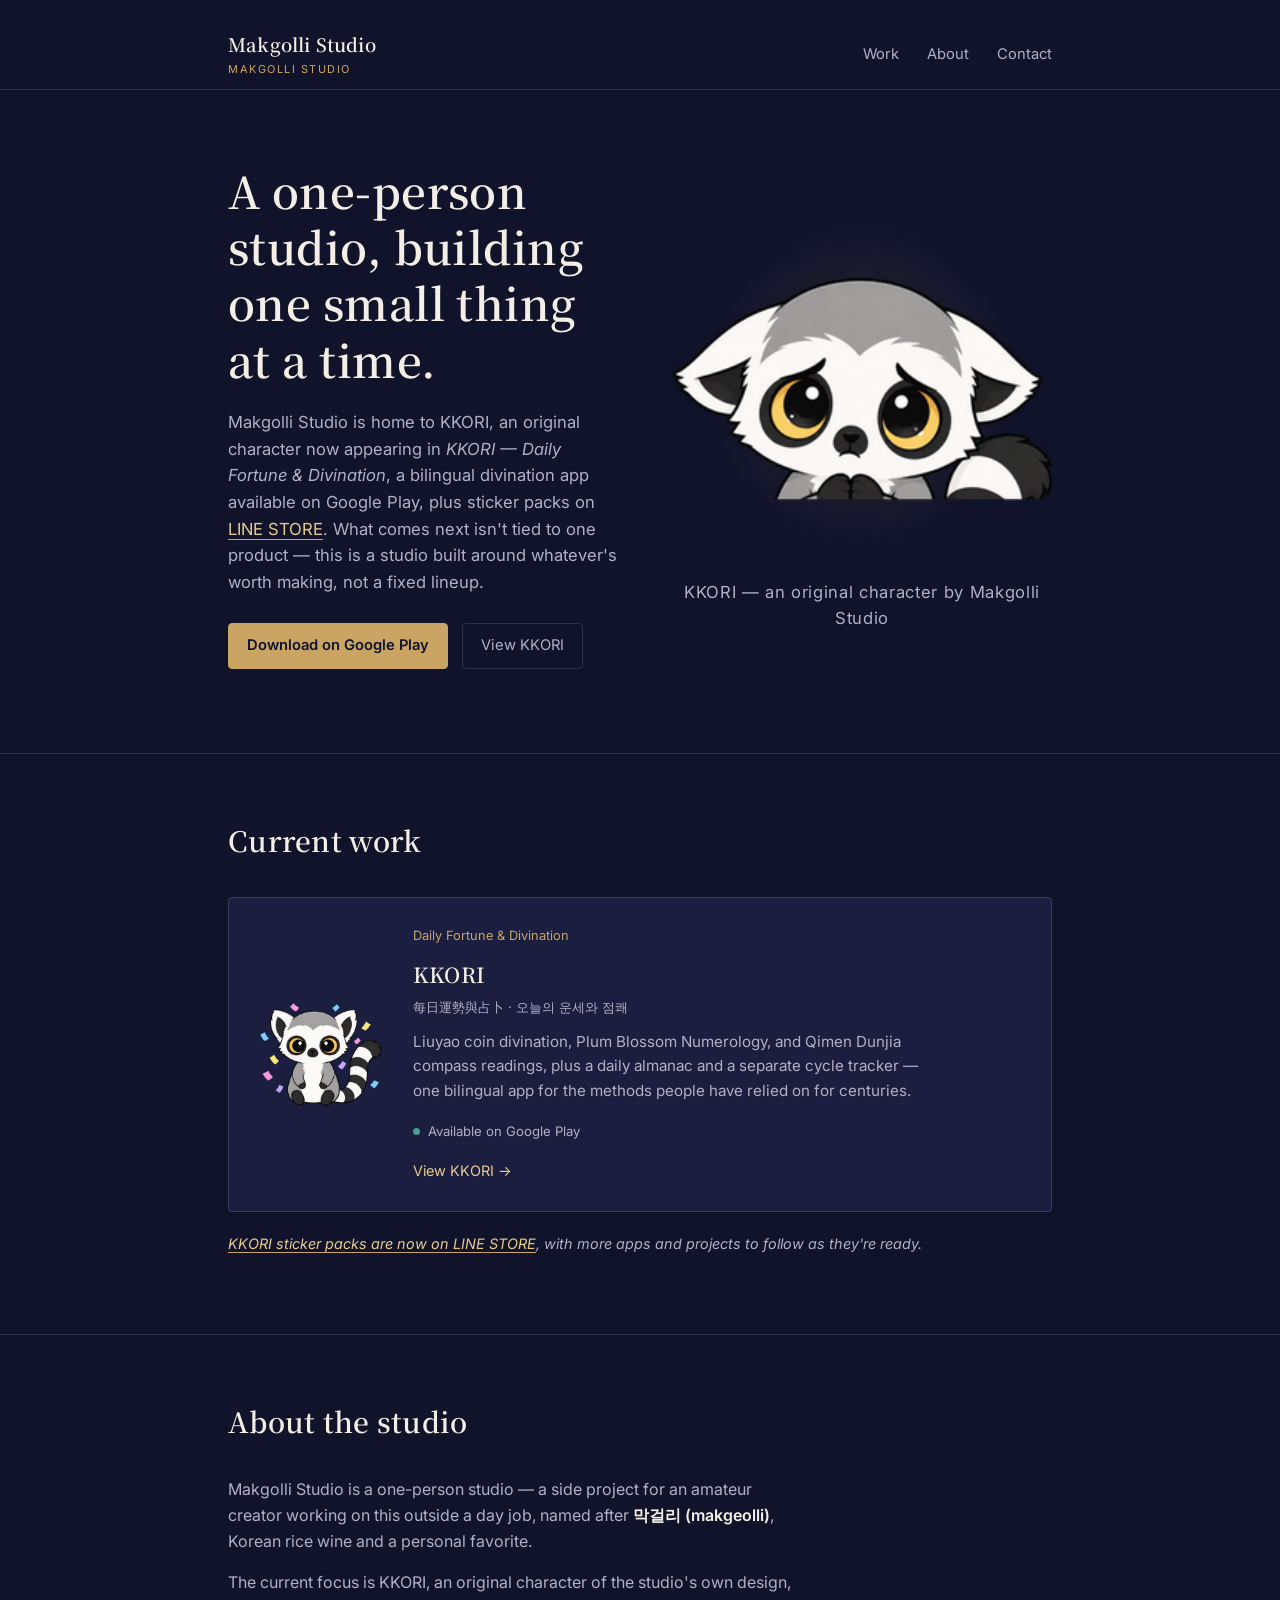
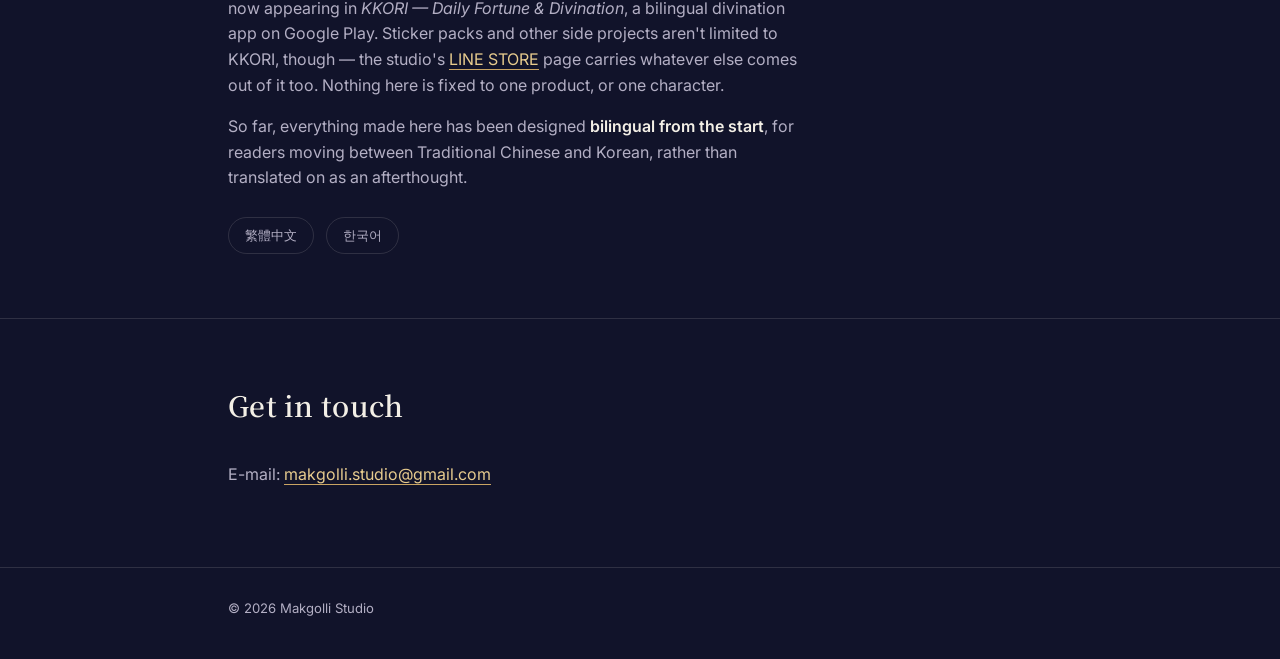
==== index.html @ 30b4a233 "Update KKORI site for Google Play launch" ====
<!DOCTYPE html>
<html lang="en">
<head>
<meta name="google-site-verification" content="RXZldh5EI_qZjzKBdq91UYGep670wEVtq92VO8Ivunc" />
<meta charset="UTF-8">
<meta name="viewport" content="width=device-width, initial-scale=1.0">
<title>Makgolli Studio</title>
<meta name="description" content="Makgolli Studio is an independent studio behind KKORI, a bilingual daily fortune and divination app now available on Google Play, plus original KKORI character projects.">
<link rel="preconnect" href="https://fonts.googleapis.com">
<link rel="preconnect" href="https://fonts.gstatic.com" crossorigin>
<link href="https://fonts.googleapis.com/css2?family=Noto+Serif+TC:wght@400;600;700&family=Inter:wght@400;500;600&display=swap" rel="stylesheet">
<link rel="icon" type="image/png" href="assets/favicon.png">
<style>
  :root{
    --ink: #11132a;
    --ink-soft: #1b1e3f;
    --ink-line: rgba(243,239,230,0.13);
    --paper: #f3efe6;
    --paper-dim: #b3afc4;
    --brass: #c9a463;
    --brass-bright: #e7cb8e;
    --teal: #4f9b90;
    --plum: #6b3f60;
    --max: 880px;
  }

  *{ box-sizing: border-box; }
  html{ scroll-behavior: smooth; }

  body{
    margin: 0;
    background: var(--ink);
    color: var(--paper);
    font-family: 'Inter', -apple-system, sans-serif;
    font-size: 16px;
    line-height: 1.6;
    -webkit-font-smoothing: antialiased;
  }

  h1, h2, h3, .brand{
    font-family: 'Noto Serif TC', serif;
    font-weight: 600;
    letter-spacing: 0.01em;
  }

  a{ color: inherit; }

  .wrap{
    max-width: var(--max);
    margin: 0 auto;
    padding: 0 28px;
  }

  /* ---------- Header ---------- */
  header{
    padding: 30px 0 10px;
  }
  header .wrap{
    display: flex;
    align-items: center;
    justify-content: space-between;
    gap: 16px;
  }
  .brand{
    font-size: 1.15rem;
    text-decoration: none;
    color: var(--paper);
  }
  .brand small{
    display: block;
    font-family: 'Inter', sans-serif;
    font-weight: 400;
    font-size: 0.68rem;
    letter-spacing: 0.14em;
    color: var(--brass);
    margin-top: 2px;
  }
  nav ul{
    list-style: none;
    display: flex;
    gap: 28px;
    margin: 0;
    padding: 0;
    font-size: 0.92rem;
  }
  nav a{
    text-decoration: none;
    color: var(--paper-dim);
    border-bottom: 1px solid transparent;
    padding-bottom: 3px;
    transition: color 0.2s ease, border-color 0.2s ease;
  }
  nav a:hover, nav a:focus-visible{
    color: var(--brass-bright);
    border-color: var(--brass);
  }

  .inline-link{
    color: var(--brass-bright);
    text-decoration: none;
    border-bottom: 1px solid var(--brass);
    transition: color 0.2s ease, border-color 0.2s ease;
  }
  .inline-link:hover, .inline-link:focus-visible{
    color: var(--paper);
    border-color: var(--paper);
  }

  .cta-row{
    display: flex;
    align-items: center;
    gap: 14px;
    flex-wrap: wrap;
    margin-top: 28px;
  }
  .primary-cta, .secondary-cta{
    display: inline-flex;
    align-items: center;
    justify-content: center;
    min-height: 44px;
    border-radius: 4px;
    padding: 10px 18px;
    font-size: 0.92rem;
    text-decoration: none;
    transition: border-color 0.2s ease, color 0.2s ease, background 0.2s ease;
  }
  .primary-cta{
    background: var(--brass);
    color: var(--ink);
    border: 1px solid var(--brass);
    font-weight: 600;
  }
  .primary-cta:hover, .primary-cta:focus-visible{
    background: var(--brass-bright);
    border-color: var(--brass-bright);
  }
  .secondary-cta{
    border: 1px solid var(--ink-line);
    color: var(--paper-dim);
  }
  .secondary-cta:hover, .secondary-cta:focus-visible{
    border-color: var(--brass);
    color: var(--brass-bright);
  }

  /* ---------- Hero ---------- */
  .hero{
    padding: 72px 0 84px;
  }
  .hero .wrap{
    display: grid;
    grid-template-columns: 1.15fr 0.85fr;
    align-items: center;
    gap: 48px;
  }
  .hero h1{
    font-size: clamp(2rem, 4.4vw, 2.75rem);
    line-height: 1.28;
    margin: 0 0 22px;
  }
  .hero p{
    color: var(--paper-dim);
    font-size: 1.04rem;
    max-width: 46ch;
    margin: 0;
  }
  .mascot-frame{
    justify-self: center;
    width: min(380px, 78vw);
    position: relative;
    display: flex;
    flex-direction: column;
    align-items: center;
  }
  .mascot-frame::before{
    content: "";
    position: absolute;
    inset: -10% -6% 4%;
    background: radial-gradient(closest-side, rgba(201,164,99,0.16), transparent 72%);
    border-radius: 50%;
    z-index: 0;
  }
  .mascot-frame img{
    position: relative;
    width: 100%;
    height: auto;
    display: block;
    animation: mascot-breathe 4.5s ease-in-out infinite;
  }
  .mascot-caption{
    position: relative;
    margin: 10px 0 0;
    font-size: 0.76rem;
    letter-spacing: 0.04em;
    color: var(--paper-dim);
    text-align: center;
  }
  @keyframes mascot-breathe{
    0%, 100% { transform: translateY(0); }
    50% { transform: translateY(-5px); }
  }

  /* ---------- Section shared ---------- */
  section{ padding: 64px 0; border-top: 1px solid var(--ink-line); }
  .eyebrow-free-heading{
    font-size: clamp(1.4rem, 2.6vw, 1.75rem);
    margin: 0 0 34px;
  }

  /* ---------- Work ---------- */
  .work-card{
    display: grid;
    grid-template-columns: 128px 1fr;
    gap: 28px;
    align-items: center;
    background: var(--ink-soft);
    border: 1px solid var(--ink-line);
    border-radius: 4px;
    padding: 28px;
    text-decoration: none;
    color: inherit;
    transition: border-color 0.2s ease, transform 0.2s ease;
  }
  .work-card:hover, .work-card:focus-visible{
    border-color: var(--brass);
    transform: translateY(-2px);
  }
  .work-glyph{
    width: 100%;
    height: auto;
    display: block;
  }
  .work-title{
    font-size: 1.3rem;
    margin: 0 0 6px;
  }
  .work-tag{
    font-size: 0.8rem;
    color: var(--brass);
    margin: 0 0 12px;
  }
  .work-native{
    font-size: 0.8rem;
    color: var(--paper-dim);
    margin: 0 0 12px;
  }
  .work-desc{
    color: var(--paper-dim);
    margin: 0 0 14px;
    font-size: 0.95rem;
    max-width: 52ch;
  }
  .work-status{
    display: inline-flex;
    align-items: center;
    gap: 8px;
    font-size: 0.82rem;
    color: var(--paper-dim);
  }
  .work-status .dot{
    width: 7px; height: 7px;
    border-radius: 50%;
    background: var(--teal);
  }
  .work-link{
    display: inline-block;
    margin-top: 16px;
    font-size: 0.9rem;
    color: var(--brass-bright);
  }

  .more-work{
    margin-top: 20px;
    color: var(--paper-dim);
    font-size: 0.9rem;
    font-style: italic;
  }

  /* ---------- About ---------- */
  .about p{
    color: var(--paper-dim);
    max-width: 58ch;
    font-size: 1rem;
  }
  .about p + p{ margin-top: 16px; }
  .about strong{ color: var(--paper); font-weight: 600; }

  .languages{
    display: flex;
    gap: 12px;
    margin-top: 26px;
    flex-wrap: wrap;
  }
  .lang-pill{
    border: 1px solid var(--ink-line);
    border-radius: 999px;
    padding: 7px 16px;
    font-size: 0.82rem;
    color: var(--paper-dim);
  }

  /* ---------- Contact ---------- */
  .contact p{
    color: var(--paper-dim);
    max-width: 50ch;
  }

  /* ---------- Footer ---------- */
  footer{
    border-top: 1px solid var(--ink-line);
    padding: 30px 0 40px;
  }
  footer .wrap{
    display: flex;
    justify-content: space-between;
    align-items: center;
    flex-wrap: wrap;
    gap: 12px;
    font-size: 0.82rem;
    color: var(--paper-dim);
  }
  footer a{
    color: var(--paper-dim);
    text-decoration: none;
    border-bottom: 1px solid var(--ink-line);
  }
  footer a:hover{ color: var(--brass-bright); border-color: var(--brass); }

  @media (max-width: 700px){
    .hero .wrap{ grid-template-columns: 1fr; }
    .mascot-frame{ order: -1; width: 190px; }
    .work-card{ grid-template-columns: 1fr; text-align: left; }
    .work-glyph{ width: 72px; }
  }

  @media (prefers-reduced-motion: reduce){
    *{ transition: none !important; scroll-behavior: auto !important; }
    .mascot-frame img{ animation: none !important; }
  }
</style>
</head>
<body>

<header>
  <div class="wrap">
    <a class="brand" href="#top">Makgolli Studio<small>MAKGOLLI STUDIO</small></a>
    <nav>
      <ul>
        <li><a href="#work">Work</a></li>
        <li><a href="#about">About</a></li>
        <li><a href="#contact">Contact</a></li>
      </ul>
    </nav>
  </div>
</header>

<main id="top">

  <section class="hero">
    <div class="wrap">
      <div>
        <h1>A one-person studio, building one small thing at a time.</h1>
        <p>Makgolli Studio is home to KKORI, an original character now appearing in <em>KKORI &mdash; Daily Fortune &amp; Divination</em>, a bilingual divination app available on Google Play, plus sticker packs on <a href="https://store.line.me/stickershop/author/6618095" class="inline-link">LINE STORE</a>. What comes next isn't tied to one product &mdash; this is a studio built around whatever's worth making, not a fixed lineup.</p>
        <div class="cta-row">
          <a class="primary-cta" href="https://play.google.com/store/apps/details?id=app.kkori.companion">Download on Google Play</a>
          <a class="secondary-cta" href="kkori.html">View KKORI</a>
        </div>
      </div>
      <div class="mascot-frame">
        <img src="assets/favicon.png" alt="KKORI, the studio's ring-tailed lemur mascot" width="256" height="256" loading="eager">
        <p class="mascot-caption">KKORI &mdash; an original character by Makgolli Studio</p>
      </div>
    </div>
  </section>

  <section id="work">
    <div class="wrap">
      <h2 class="eyebrow-free-heading">Current work</h2>

      <a class="work-card" href="kkori.html">
        <img class="work-glyph" src="assets/kkori-mascot.png" alt="KKORI, the studio's ring-tailed lemur mascot" loading="lazy">
        <div>
          <p class="work-tag">Daily Fortune &amp; Divination</p>
          <h3 class="work-title">KKORI</h3>
          <p class="work-native">每日運勢與占卜 &middot; 오늘의 운세와 점쾌</p>
          <p class="work-desc">Liuyao coin divination, Plum Blossom Numerology, and Qimen Dunjia compass readings, plus a daily almanac and a separate cycle tracker &mdash; one bilingual app for the methods people have relied on for centuries.</p>
          <span class="work-status"><span class="dot"></span> Available on Google Play</span>
          <br>
          <span class="work-link">View KKORI &rarr;</span>
        </div>
      </a>

      <p class="more-work"><a href="https://store.line.me/stickershop/author/6618095" class="inline-link">KKORI sticker packs are now on LINE STORE</a>, with more apps and projects to follow as they're ready.</p>
    </div>
  </section>

  <section id="about" class="about">
    <div class="wrap">
      <h2 class="eyebrow-free-heading">About the studio</h2>
      <p>Makgolli Studio is a one-person studio &mdash; a side project for an amateur creator working on this outside a day job, named after <strong>막걸리 (makgeolli)</strong>, Korean rice wine and a personal favorite.</p>
      <p>The current focus is KKORI, an original character of the studio's own design, now appearing in <em>KKORI &mdash; Daily Fortune &amp; Divination</em>, a bilingual divination app on Google Play. Sticker packs and other side projects aren't limited to KKORI, though &mdash; the studio's <a href="https://store.line.me/stickershop/author/6618095" class="inline-link">LINE STORE</a> page carries whatever else comes out of it too. Nothing here is fixed to one product, or one character.</p>
      <p>So far, everything made here has been designed <strong>bilingual from the start</strong>, for readers moving between Traditional Chinese and Korean, rather than translated on as an afterthought.</p>
      <div class="languages">
        <span class="lang-pill">繁體中文</span>
        <span class="lang-pill">한국어</span>
      </div>
    </div>
  </section>

  <section id="contact" class="contact">
    <div class="wrap">
      <h2 class="eyebrow-free-heading">Get in touch</h2>
      <p>E-mail: <a href="mailto:makgolli.studio@gmail.com" class="inline-link">makgolli.studio@gmail.com</a></p>
    </div>
  </section>

</main>

<footer>
  <div class="wrap">
    <span>&copy; 2026 Makgolli Studio</span>
  </div>
</footer>

</body>
</html>
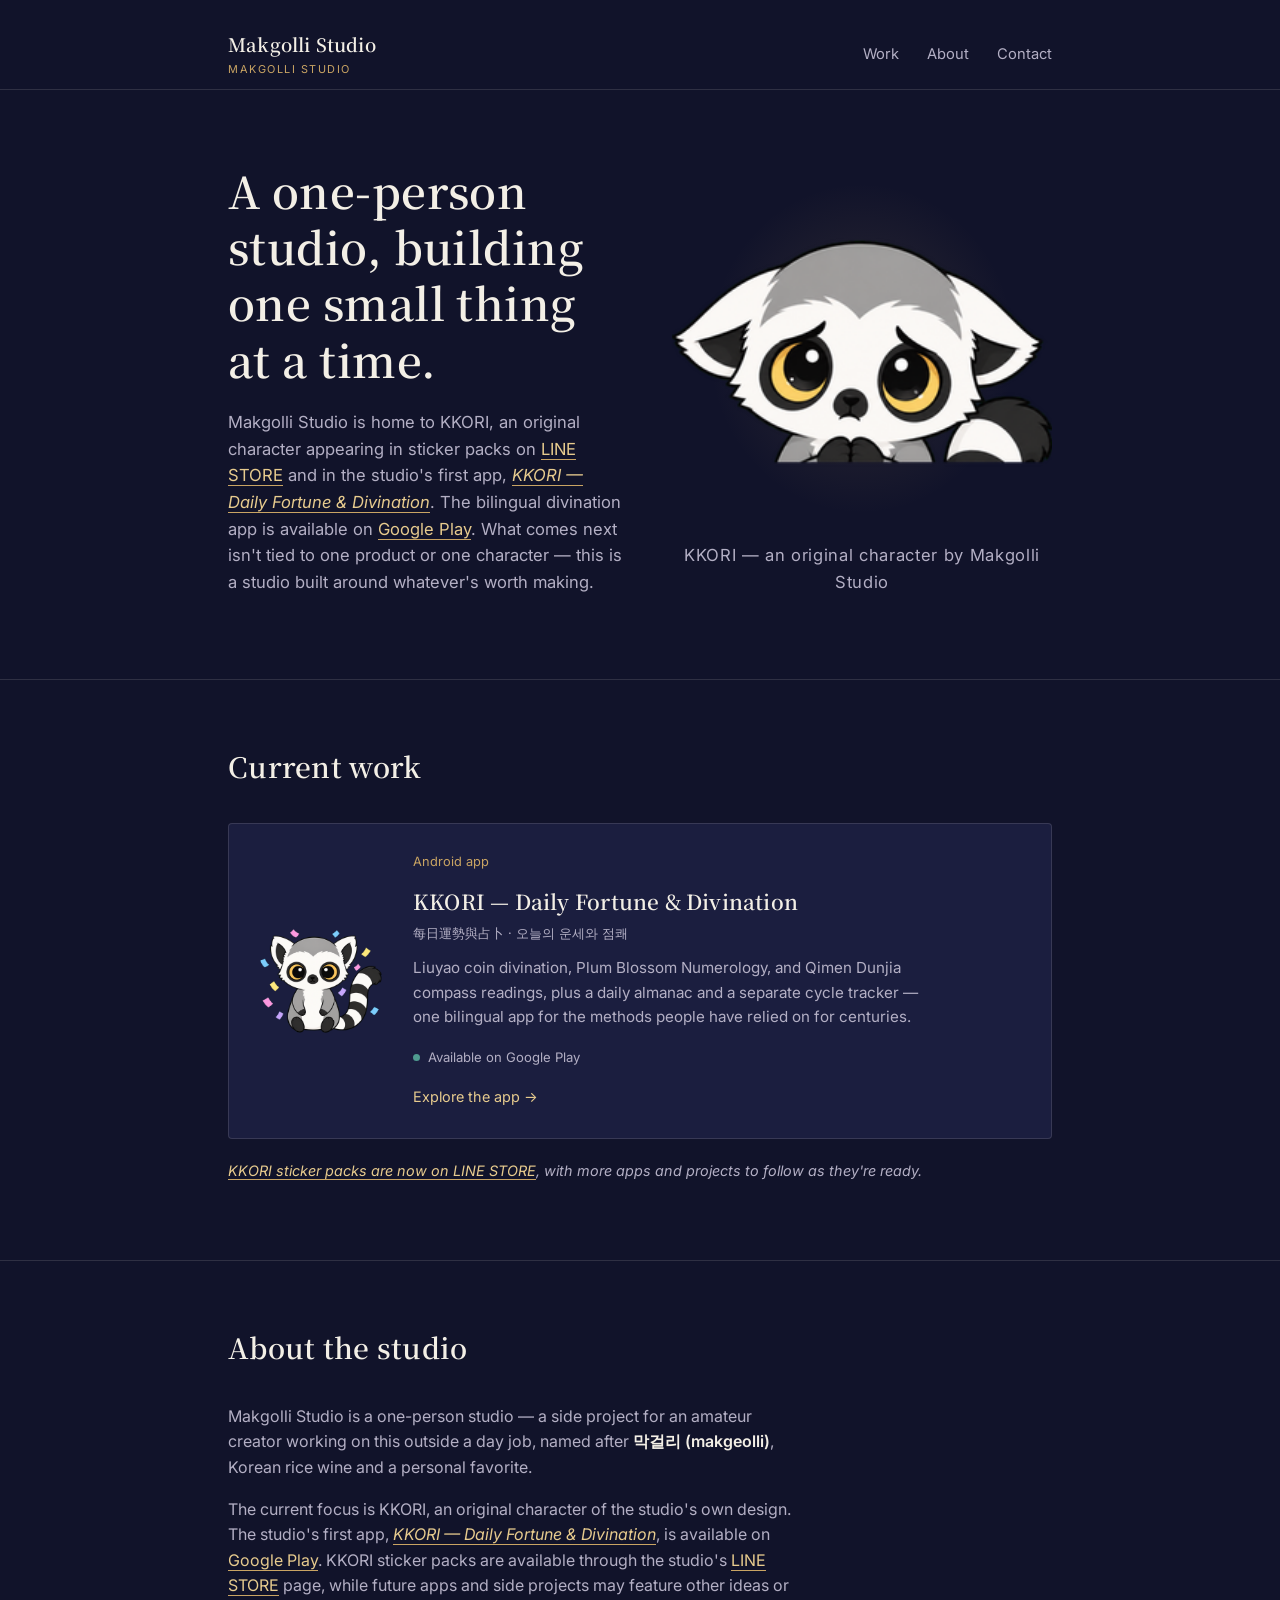
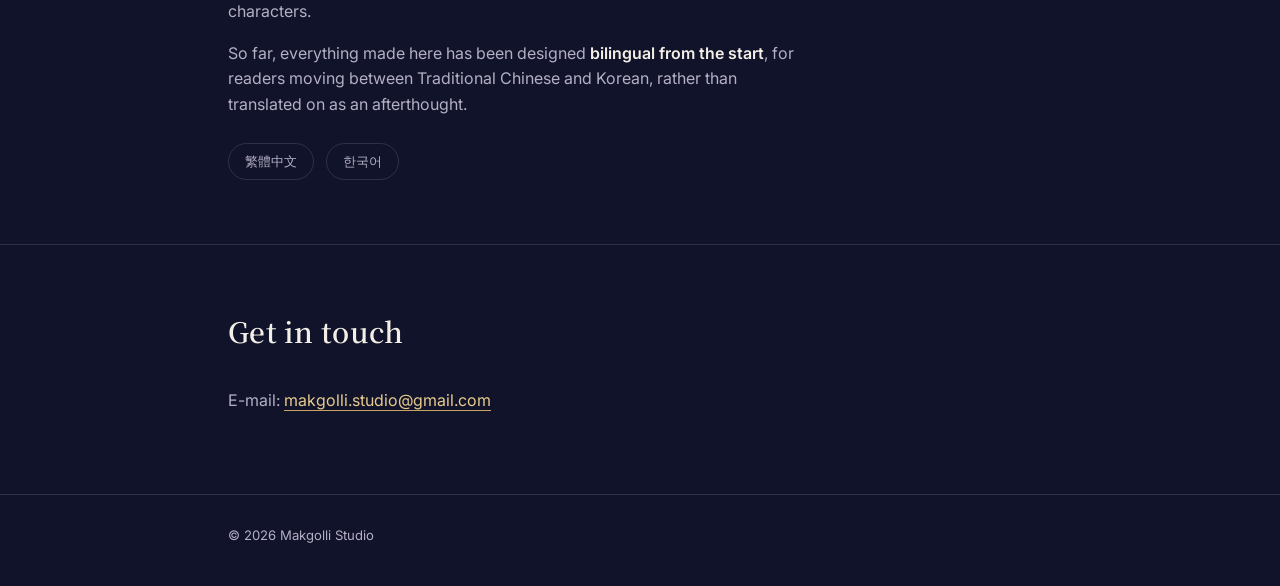
==== commit 140f687e: "Clarify KKORI app identity and current outfits" ====
--- a/index.html
+++ b/index.html
@@ -5,7 +5,7 @@
 <meta charset="UTF-8">
 <meta name="viewport" content="width=device-width, initial-scale=1.0">
 <title>Makgolli Studio</title>
-<meta name="description" content="Makgolli Studio is an independent studio behind KKORI, a bilingual daily fortune and divination app now available on Google Play, plus original KKORI character projects.">
+<meta name="description" content="Makgolli Studio creates original character projects, including KKORI sticker packs and KKORI — Daily Fortune & Divination, its first bilingual Android app.">
 <link rel="preconnect" href="https://fonts.googleapis.com">
 <link rel="preconnect" href="https://fonts.gstatic.com" crossorigin>
 <link href="https://fonts.googleapis.com/css2?family=Noto+Serif+TC:wght@400;600;700&family=Inter:wght@400;500;600&display=swap" rel="stylesheet">
@@ -106,43 +106,6 @@
     border-color: var(--paper);
   }
 
-  .cta-row{
-    display: flex;
-    align-items: center;
-    gap: 14px;
-    flex-wrap: wrap;
-    margin-top: 28px;
-  }
-  .primary-cta, .secondary-cta{
-    display: inline-flex;
-    align-items: center;
-    justify-content: center;
-    min-height: 44px;
-    border-radius: 4px;
-    padding: 10px 18px;
-    font-size: 0.92rem;
-    text-decoration: none;
-    transition: border-color 0.2s ease, color 0.2s ease, background 0.2s ease;
-  }
-  .primary-cta{
-    background: var(--brass);
-    color: var(--ink);
-    border: 1px solid var(--brass);
-    font-weight: 600;
-  }
-  .primary-cta:hover, .primary-cta:focus-visible{
-    background: var(--brass-bright);
-    border-color: var(--brass-bright);
-  }
-  .secondary-cta{
-    border: 1px solid var(--ink-line);
-    color: var(--paper-dim);
-  }
-  .secondary-cta:hover, .secondary-cta:focus-visible{
-    border-color: var(--brass);
-    color: var(--brass-bright);
-  }
-
   /* ---------- Hero ---------- */
   .hero{
     padding: 72px 0 84px;
@@ -360,11 +323,7 @@
     <div class="wrap">
       <div>
         <h1>A one-person studio, building one small thing at a time.</h1>
-        <p>Makgolli Studio is home to KKORI, an original character now appearing in <em>KKORI &mdash; Daily Fortune &amp; Divination</em>, a bilingual divination app available on Google Play, plus sticker packs on <a href="https://store.line.me/stickershop/author/6618095" class="inline-link">LINE STORE</a>. What comes next isn't tied to one product &mdash; this is a studio built around whatever's worth making, not a fixed lineup.</p>
-        <div class="cta-row">
-          <a class="primary-cta" href="https://play.google.com/store/apps/details?id=app.kkori.companion">Download on Google Play</a>
-          <a class="secondary-cta" href="kkori.html">View KKORI</a>
-        </div>
+        <p>Makgolli Studio is home to KKORI, an original character appearing in sticker packs on <a href="https://store.line.me/stickershop/author/6618095" class="inline-link">LINE STORE</a> and in the studio's first app, <a href="kkori.html" class="inline-link"><em>KKORI &mdash; Daily Fortune &amp; Divination</em></a>. The bilingual divination app is available on <a href="https://play.google.com/store/apps/details?id=app.kkori.companion" class="inline-link">Google Play</a>. What comes next isn't tied to one product or one character &mdash; this is a studio built around whatever's worth making.</p>
       </div>
       <div class="mascot-frame">
         <img src="assets/favicon.png" alt="KKORI, the studio's ring-tailed lemur mascot" width="256" height="256" loading="eager">
@@ -380,13 +339,13 @@
       <a class="work-card" href="kkori.html">
         <img class="work-glyph" src="assets/kkori-mascot.png" alt="KKORI, the studio's ring-tailed lemur mascot" loading="lazy">
         <div>
-          <p class="work-tag">Daily Fortune &amp; Divination</p>
-          <h3 class="work-title">KKORI</h3>
+          <p class="work-tag">Android app</p>
+          <h3 class="work-title">KKORI &mdash; Daily Fortune &amp; Divination</h3>
           <p class="work-native">每日運勢與占卜 &middot; 오늘의 운세와 점쾌</p>
           <p class="work-desc">Liuyao coin divination, Plum Blossom Numerology, and Qimen Dunjia compass readings, plus a daily almanac and a separate cycle tracker &mdash; one bilingual app for the methods people have relied on for centuries.</p>
           <span class="work-status"><span class="dot"></span> Available on Google Play</span>
           <br>
-          <span class="work-link">View KKORI &rarr;</span>
+          <span class="work-link">Explore the app &rarr;</span>
         </div>
       </a>
 
@@ -398,7 +357,7 @@
     <div class="wrap">
       <h2 class="eyebrow-free-heading">About the studio</h2>
       <p>Makgolli Studio is a one-person studio &mdash; a side project for an amateur creator working on this outside a day job, named after <strong>막걸리 (makgeolli)</strong>, Korean rice wine and a personal favorite.</p>
-      <p>The current focus is KKORI, an original character of the studio's own design, now appearing in <em>KKORI &mdash; Daily Fortune &amp; Divination</em>, a bilingual divination app on Google Play. Sticker packs and other side projects aren't limited to KKORI, though &mdash; the studio's <a href="https://store.line.me/stickershop/author/6618095" class="inline-link">LINE STORE</a> page carries whatever else comes out of it too. Nothing here is fixed to one product, or one character.</p>
+      <p>The current focus is KKORI, an original character of the studio's own design. The studio's first app, <a href="kkori.html" class="inline-link"><em>KKORI &mdash; Daily Fortune &amp; Divination</em></a>, is available on <a href="https://play.google.com/store/apps/details?id=app.kkori.companion" class="inline-link">Google Play</a>. KKORI sticker packs are available through the studio's <a href="https://store.line.me/stickershop/author/6618095" class="inline-link">LINE STORE</a> page, while future apps and side projects may feature other ideas or characters.</p>
       <p>So far, everything made here has been designed <strong>bilingual from the start</strong>, for readers moving between Traditional Chinese and Korean, rather than translated on as an afterthought.</p>
       <div class="languages">
         <span class="lang-pill">繁體中文</span>
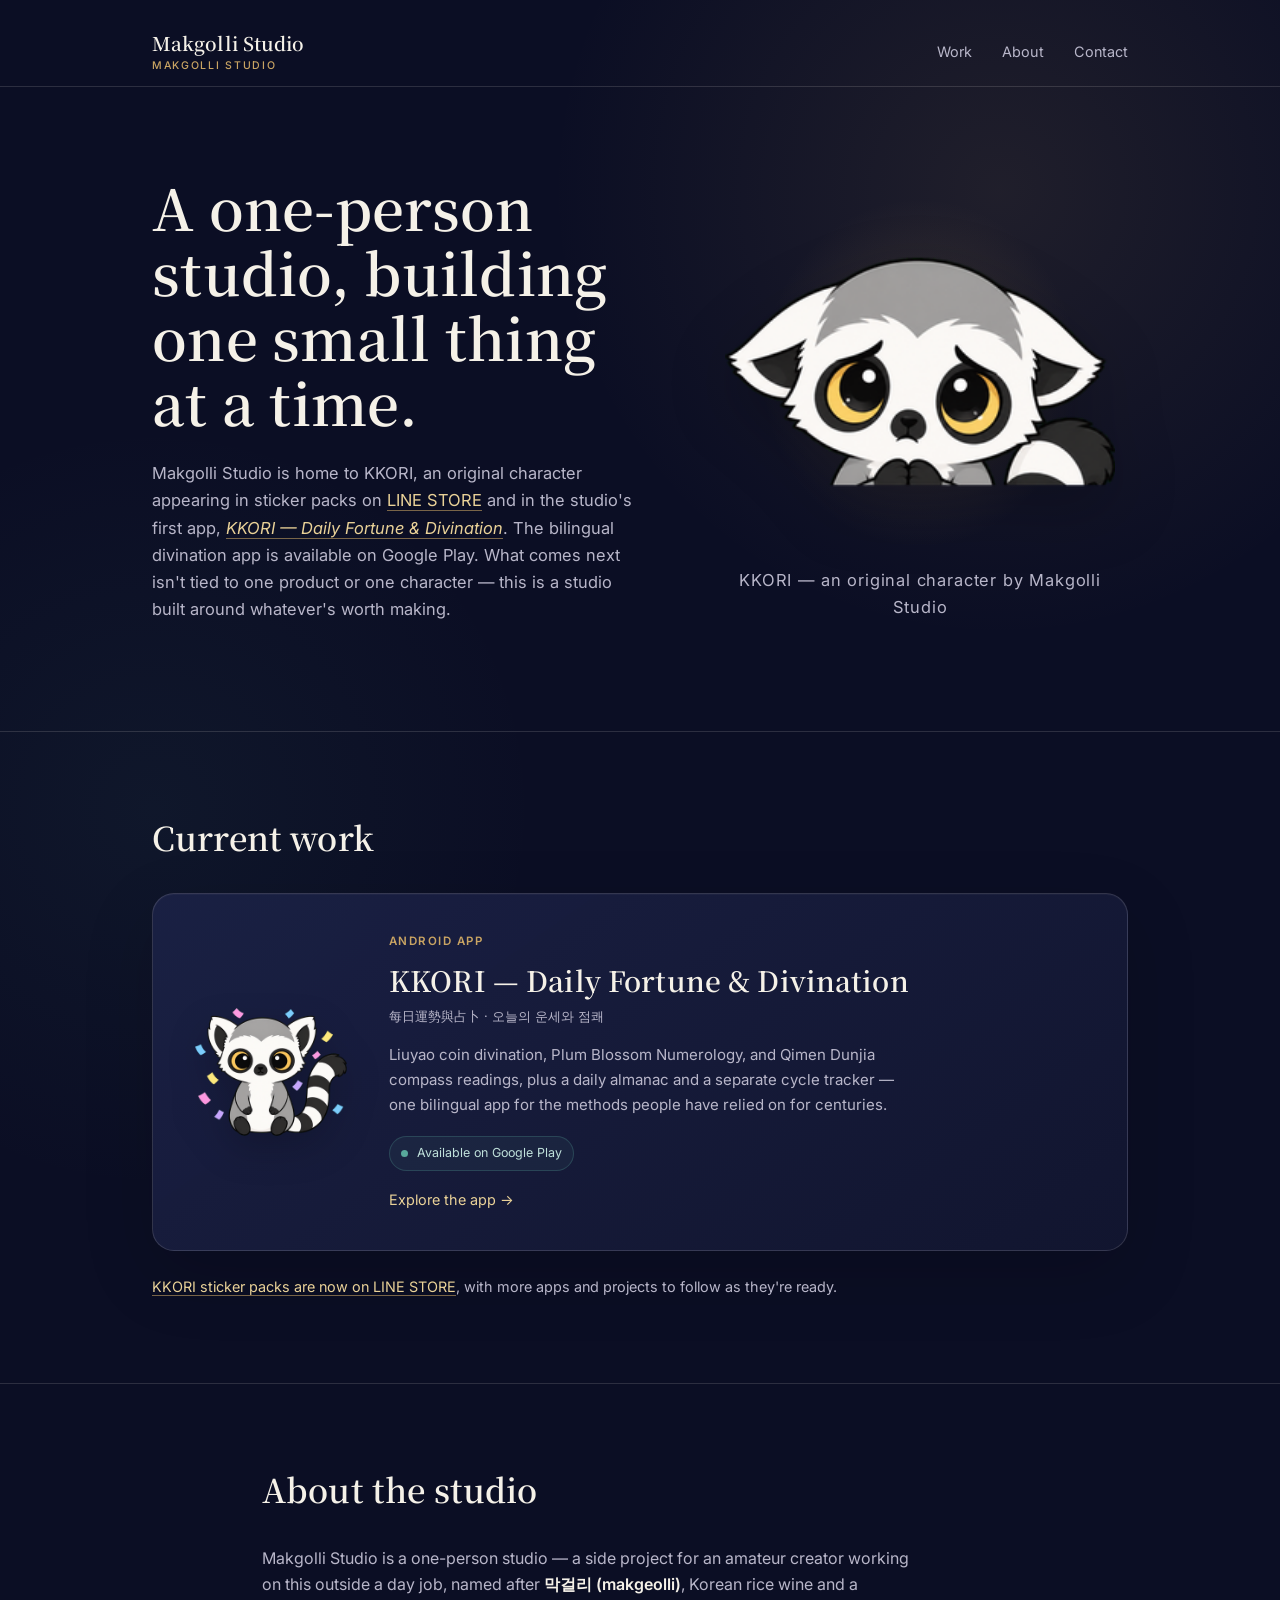
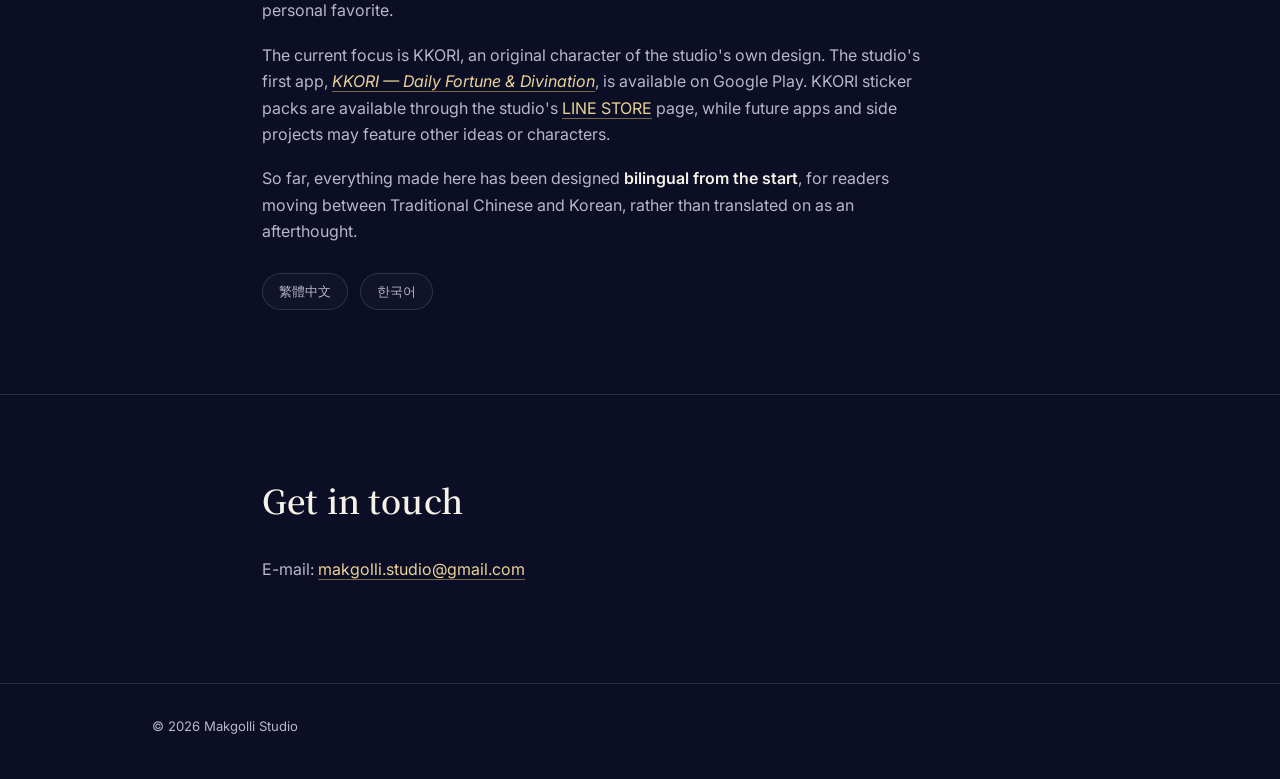
==== commit d9b8296d: "Polish site layout and normalize KKORI outfit art" ====
--- a/index.html
+++ b/index.html
@@ -12,93 +12,89 @@
 <link rel="icon" type="image/png" href="assets/favicon.png">
 <style>
   :root{
-    --ink: #11132a;
-    --ink-soft: #1b1e3f;
-    --ink-line: rgba(243,239,230,0.13);
-    --paper: #f3efe6;
-    --paper-dim: #b3afc4;
+    --ink: #0b0e24;
+    --ink-soft: #151a37;
+    --ink-raised: #1b2145;
+    --ink-line: rgba(243,239,230,0.14);
+    --paper: #f5f1e8;
+    --paper-dim: #b8b6c9;
     --brass: #c9a463;
-    --brass-bright: #e7cb8e;
-    --teal: #4f9b90;
-    --plum: #6b3f60;
-    --max: 880px;
+    --brass-bright: #ead298;
+    --teal: #58a89b;
+    --max: 1040px;
   }
 
   *{ box-sizing: border-box; }
   html{ scroll-behavior: smooth; }
-
   body{
     margin: 0;
-    background: var(--ink);
+    background:
+      radial-gradient(circle at 78% 8%, rgba(201,164,99,0.11), transparent 28rem),
+      radial-gradient(circle at 12% 34%, rgba(88,168,155,0.06), transparent 24rem),
+      var(--ink);
     color: var(--paper);
     font-family: 'Inter', -apple-system, sans-serif;
     font-size: 16px;
-    line-height: 1.6;
+    line-height: 1.65;
     -webkit-font-smoothing: antialiased;
   }
-
   h1, h2, h3, .brand{
     font-family: 'Noto Serif TC', serif;
     font-weight: 600;
-    letter-spacing: 0.01em;
-  }
-
+    letter-spacing: 0.005em;
+  }
   a{ color: inherit; }
-
   .wrap{
-    max-width: var(--max);
+    width: min(100%, var(--max));
     margin: 0 auto;
-    padding: 0 28px;
-  }
-
-  /* ---------- Header ---------- */
-  header{
-    padding: 30px 0 10px;
-  }
+    padding: 0 32px;
+  }
+
+  header{ padding: 32px 0 14px; }
   header .wrap{
     display: flex;
     align-items: center;
     justify-content: space-between;
-    gap: 16px;
+    gap: 24px;
   }
   .brand{
-    font-size: 1.15rem;
+    font-size: 1.18rem;
+    line-height: 1.2;
     text-decoration: none;
     color: var(--paper);
   }
   .brand small{
     display: block;
+    margin-top: 5px;
+    color: var(--brass);
     font-family: 'Inter', sans-serif;
-    font-weight: 400;
-    font-size: 0.68rem;
-    letter-spacing: 0.14em;
-    color: var(--brass);
-    margin-top: 2px;
+    font-size: 0.66rem;
+    font-weight: 500;
+    letter-spacing: 0.16em;
   }
   nav ul{
-    list-style: none;
-    display: flex;
-    gap: 28px;
+    display: flex;
+    gap: 30px;
     margin: 0;
     padding: 0;
-    font-size: 0.92rem;
+    list-style: none;
+    font-size: 0.9rem;
   }
   nav a{
-    text-decoration: none;
-    color: var(--paper-dim);
+    color: var(--paper-dim);
+    text-decoration: none;
     border-bottom: 1px solid transparent;
-    padding-bottom: 3px;
+    padding-bottom: 4px;
     transition: color 0.2s ease, border-color 0.2s ease;
   }
   nav a:hover, nav a:focus-visible{
     color: var(--brass-bright);
     border-color: var(--brass);
   }
-
   .inline-link{
     color: var(--brass-bright);
     text-decoration: none;
-    border-bottom: 1px solid var(--brass);
+    border-bottom: 1px solid rgba(201,164,99,0.58);
     transition: color 0.2s ease, border-color 0.2s ease;
   }
   .inline-link:hover, .inline-link:focus-visible{
@@ -106,30 +102,30 @@
     border-color: var(--paper);
   }
 
-  /* ---------- Hero ---------- */
   .hero{
-    padding: 72px 0 84px;
+    padding: 88px 0 108px;
   }
   .hero .wrap{
     display: grid;
-    grid-template-columns: 1.15fr 0.85fr;
-    align-items: center;
-    gap: 48px;
+    grid-template-columns: 1.08fr 0.92fr;
+    align-items: center;
+    gap: 72px;
   }
   .hero h1{
-    font-size: clamp(2rem, 4.4vw, 2.75rem);
-    line-height: 1.28;
-    margin: 0 0 22px;
+    max-width: 14ch;
+    margin: 0 0 26px;
+    font-size: clamp(2.5rem, 5.4vw, 3.55rem);
+    line-height: 1.14;
   }
   .hero p{
-    color: var(--paper-dim);
-    font-size: 1.04rem;
-    max-width: 46ch;
+    max-width: 51ch;
     margin: 0;
+    color: var(--paper-dim);
+    font-size: 1.03rem;
   }
   .mascot-frame{
     justify-self: center;
-    width: min(380px, 78vw);
+    width: min(390px, 78vw);
     position: relative;
     display: flex;
     flex-direction: column;
@@ -138,24 +134,25 @@
   .mascot-frame::before{
     content: "";
     position: absolute;
-    inset: -10% -6% 4%;
-    background: radial-gradient(closest-side, rgba(201,164,99,0.16), transparent 72%);
+    inset: -12% -8% 0;
+    z-index: 0;
     border-radius: 50%;
-    z-index: 0;
+    background: radial-gradient(closest-side, rgba(201,164,99,0.2), transparent 70%);
   }
   .mascot-frame img{
     position: relative;
     width: 100%;
     height: auto;
     display: block;
+    filter: drop-shadow(0 22px 32px rgba(0,0,0,0.22));
     animation: mascot-breathe 4.5s ease-in-out infinite;
   }
   .mascot-caption{
     position: relative;
-    margin: 10px 0 0;
-    font-size: 0.76rem;
-    letter-spacing: 0.04em;
-    color: var(--paper-dim);
+    margin: 13px 0 0;
+    color: var(--paper-dim);
+    font-size: 0.75rem;
+    letter-spacing: 0.05em;
     text-align: center;
   }
   @keyframes mascot-breathe{
@@ -163,115 +160,120 @@
     50% { transform: translateY(-5px); }
   }
 
-  /* ---------- Section shared ---------- */
-  section{ padding: 64px 0; border-top: 1px solid var(--ink-line); }
+  section{
+    padding: 84px 0;
+    border-top: 1px solid var(--ink-line);
+  }
   .eyebrow-free-heading{
-    font-size: clamp(1.4rem, 2.6vw, 1.75rem);
-    margin: 0 0 34px;
-  }
-
-  /* ---------- Work ---------- */
+    margin: 0 0 36px;
+    font-size: clamp(1.65rem, 3vw, 2.05rem);
+    line-height: 1.25;
+  }
+
   .work-card{
     display: grid;
-    grid-template-columns: 128px 1fr;
-    gap: 28px;
-    align-items: center;
-    background: var(--ink-soft);
+    grid-template-columns: 160px 1fr;
+    gap: 38px;
+    align-items: center;
+    padding: 38px;
+    color: inherit;
+    text-decoration: none;
     border: 1px solid var(--ink-line);
-    border-radius: 4px;
-    padding: 28px;
-    text-decoration: none;
-    color: inherit;
-    transition: border-color 0.2s ease, transform 0.2s ease;
+    border-radius: 22px;
+    background: linear-gradient(145deg, rgba(27,33,69,0.94), rgba(18,22,48,0.96));
+    box-shadow: 0 24px 70px rgba(0,0,0,0.16), inset 0 1px rgba(255,255,255,0.03);
+    transition: border-color 0.2s ease, transform 0.2s ease, box-shadow 0.2s ease;
   }
   .work-card:hover, .work-card:focus-visible{
-    border-color: var(--brass);
-    transform: translateY(-2px);
+    transform: translateY(-4px);
+    border-color: rgba(201,164,99,0.72);
+    box-shadow: 0 30px 80px rgba(0,0,0,0.24), inset 0 1px rgba(255,255,255,0.04);
   }
   .work-glyph{
     width: 100%;
     height: auto;
     display: block;
+    filter: drop-shadow(0 14px 18px rgba(0,0,0,0.2));
+  }
+  .work-tag{
+    margin: 0 0 12px;
+    color: var(--brass);
+    font-size: 0.72rem;
+    font-weight: 600;
+    letter-spacing: 0.13em;
+    text-transform: uppercase;
   }
   .work-title{
-    font-size: 1.3rem;
-    margin: 0 0 6px;
-  }
-  .work-tag{
+    margin: 0 0 8px;
+    font-size: clamp(1.35rem, 2.6vw, 1.75rem);
+    line-height: 1.25;
+  }
+  .work-native{
+    margin: 0 0 16px;
+    color: var(--paper-dim);
     font-size: 0.8rem;
-    color: var(--brass);
-    margin: 0 0 12px;
-  }
-  .work-native{
-    font-size: 0.8rem;
-    color: var(--paper-dim);
-    margin: 0 0 12px;
   }
   .work-desc{
-    color: var(--paper-dim);
-    margin: 0 0 14px;
-    font-size: 0.95rem;
-    max-width: 52ch;
+    max-width: 59ch;
+    margin: 0 0 18px;
+    color: var(--paper-dim);
+    font-size: 0.94rem;
   }
   .work-status{
     display: inline-flex;
     align-items: center;
-    gap: 8px;
-    font-size: 0.82rem;
-    color: var(--paper-dim);
+    gap: 9px;
+    padding: 6px 11px;
+    color: #bfe0da;
+    border: 1px solid rgba(88,168,155,0.25);
+    border-radius: 999px;
+    background: rgba(88,168,155,0.08);
+    font-size: 0.78rem;
   }
   .work-status .dot{
-    width: 7px; height: 7px;
+    width: 7px;
+    height: 7px;
     border-radius: 50%;
     background: var(--teal);
   }
   .work-link{
     display: inline-block;
-    margin-top: 16px;
+    margin-top: 17px;
+    color: var(--brass-bright);
     font-size: 0.9rem;
-    color: var(--brass-bright);
-  }
-
+  }
   .more-work{
-    margin-top: 20px;
+    margin: 24px 0 0;
     color: var(--paper-dim);
     font-size: 0.9rem;
-    font-style: italic;
-  }
-
-  /* ---------- About ---------- */
-  .about p{
-    color: var(--paper-dim);
-    max-width: 58ch;
+  }
+
+  .about .wrap, .contact .wrap{ max-width: 820px; }
+  .about p, .contact p{
+    max-width: 66ch;
+    color: var(--paper-dim);
     font-size: 1rem;
   }
-  .about p + p{ margin-top: 16px; }
+  .about p + p{ margin-top: 18px; }
   .about strong{ color: var(--paper); font-weight: 600; }
-
   .languages{
     display: flex;
     gap: 12px;
-    margin-top: 26px;
+    margin-top: 28px;
     flex-wrap: wrap;
   }
   .lang-pill{
+    padding: 7px 16px;
+    color: var(--paper-dim);
     border: 1px solid var(--ink-line);
     border-radius: 999px;
-    padding: 7px 16px;
+    background: rgba(255,255,255,0.025);
     font-size: 0.82rem;
-    color: var(--paper-dim);
-  }
-
-  /* ---------- Contact ---------- */
-  .contact p{
-    color: var(--paper-dim);
-    max-width: 50ch;
-  }
-
-  /* ---------- Footer ---------- */
+  }
+
   footer{
+    padding: 32px 0 42px;
     border-top: 1px solid var(--ink-line);
-    padding: 30px 0 40px;
   }
   footer .wrap{
     display: flex;
@@ -279,8 +281,8 @@
     align-items: center;
     flex-wrap: wrap;
     gap: 12px;
+    color: var(--paper-dim);
     font-size: 0.82rem;
-    color: var(--paper-dim);
   }
   footer a{
     color: var(--paper-dim);
@@ -289,13 +291,23 @@
   }
   footer a:hover{ color: var(--brass-bright); border-color: var(--brass); }
 
-  @media (max-width: 700px){
-    .hero .wrap{ grid-template-columns: 1fr; }
-    .mascot-frame{ order: -1; width: 190px; }
-    .work-card{ grid-template-columns: 1fr; text-align: left; }
-    .work-glyph{ width: 72px; }
-  }
-
+  @media (max-width: 760px){
+    .wrap{ padding: 0 22px; }
+    header{ padding-top: 24px; }
+    nav ul{ gap: 18px; font-size: 0.82rem; }
+    .hero{ padding: 54px 0 76px; }
+    .hero .wrap{ grid-template-columns: 1fr; gap: 38px; }
+    .hero h1{ max-width: 16ch; }
+    .mascot-frame{ order: -1; width: 210px; }
+    section{ padding: 64px 0; }
+    .work-card{ grid-template-columns: 86px 1fr; gap: 22px; padding: 26px; }
+  }
+  @media (max-width: 500px){
+    header .wrap{ align-items: flex-start; }
+    nav ul{ gap: 13px; }
+    .work-card{ grid-template-columns: 1fr; }
+    .work-glyph{ width: 86px; }
+  }
   @media (prefers-reduced-motion: reduce){
     *{ transition: none !important; scroll-behavior: auto !important; }
     .mascot-frame img{ animation: none !important; }
@@ -323,7 +335,7 @@
     <div class="wrap">
       <div>
         <h1>A one-person studio, building one small thing at a time.</h1>
-        <p>Makgolli Studio is home to KKORI, an original character appearing in sticker packs on <a href="https://store.line.me/stickershop/author/6618095" class="inline-link">LINE STORE</a> and in the studio's first app, <a href="kkori.html" class="inline-link"><em>KKORI &mdash; Daily Fortune &amp; Divination</em></a>. The bilingual divination app is available on <a href="https://play.google.com/store/apps/details?id=app.kkori.companion" class="inline-link">Google Play</a>. What comes next isn't tied to one product or one character &mdash; this is a studio built around whatever's worth making.</p>
+        <p>Makgolli Studio is home to KKORI, an original character appearing in sticker packs on <a href="https://store.line.me/stickershop/author/6618095" class="inline-link">LINE STORE</a> and in the studio's first app, <a href="kkori.html" class="inline-link"><em>KKORI &mdash; Daily Fortune &amp; Divination</em></a>. The bilingual divination app is available on Google Play. What comes next isn't tied to one product or one character &mdash; this is a studio built around whatever's worth making.</p>
       </div>
       <div class="mascot-frame">
         <img src="assets/favicon.png" alt="KKORI, the studio's ring-tailed lemur mascot" width="256" height="256" loading="eager">
@@ -357,7 +369,7 @@
     <div class="wrap">
       <h2 class="eyebrow-free-heading">About the studio</h2>
       <p>Makgolli Studio is a one-person studio &mdash; a side project for an amateur creator working on this outside a day job, named after <strong>막걸리 (makgeolli)</strong>, Korean rice wine and a personal favorite.</p>
-      <p>The current focus is KKORI, an original character of the studio's own design. The studio's first app, <a href="kkori.html" class="inline-link"><em>KKORI &mdash; Daily Fortune &amp; Divination</em></a>, is available on <a href="https://play.google.com/store/apps/details?id=app.kkori.companion" class="inline-link">Google Play</a>. KKORI sticker packs are available through the studio's <a href="https://store.line.me/stickershop/author/6618095" class="inline-link">LINE STORE</a> page, while future apps and side projects may feature other ideas or characters.</p>
+      <p>The current focus is KKORI, an original character of the studio's own design. The studio's first app, <a href="kkori.html" class="inline-link"><em>KKORI &mdash; Daily Fortune &amp; Divination</em></a>, is available on Google Play. KKORI sticker packs are available through the studio's <a href="https://store.line.me/stickershop/author/6618095" class="inline-link">LINE STORE</a> page, while future apps and side projects may feature other ideas or characters.</p>
       <p>So far, everything made here has been designed <strong>bilingual from the start</strong>, for readers moving between Traditional Chinese and Korean, rather than translated on as an afterthought.</p>
       <div class="languages">
         <span class="lang-pill">繁體中文</span>
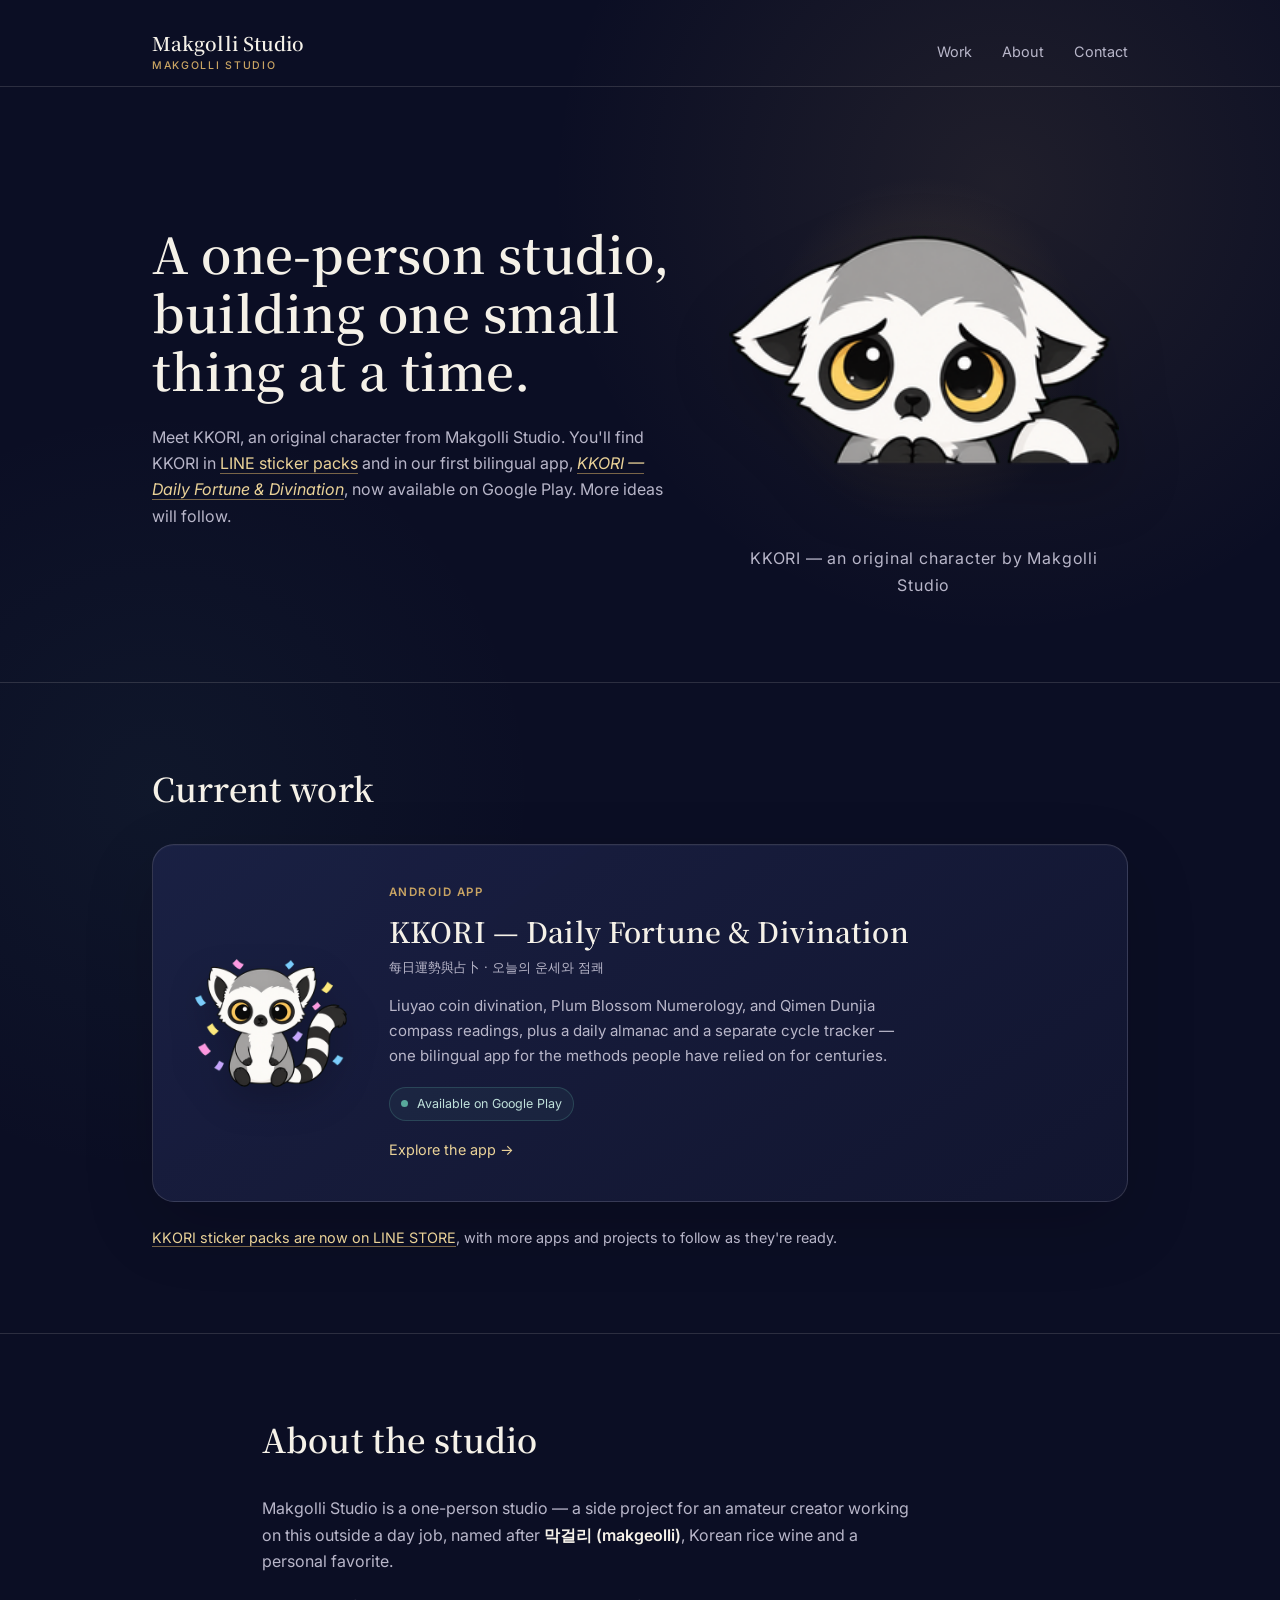
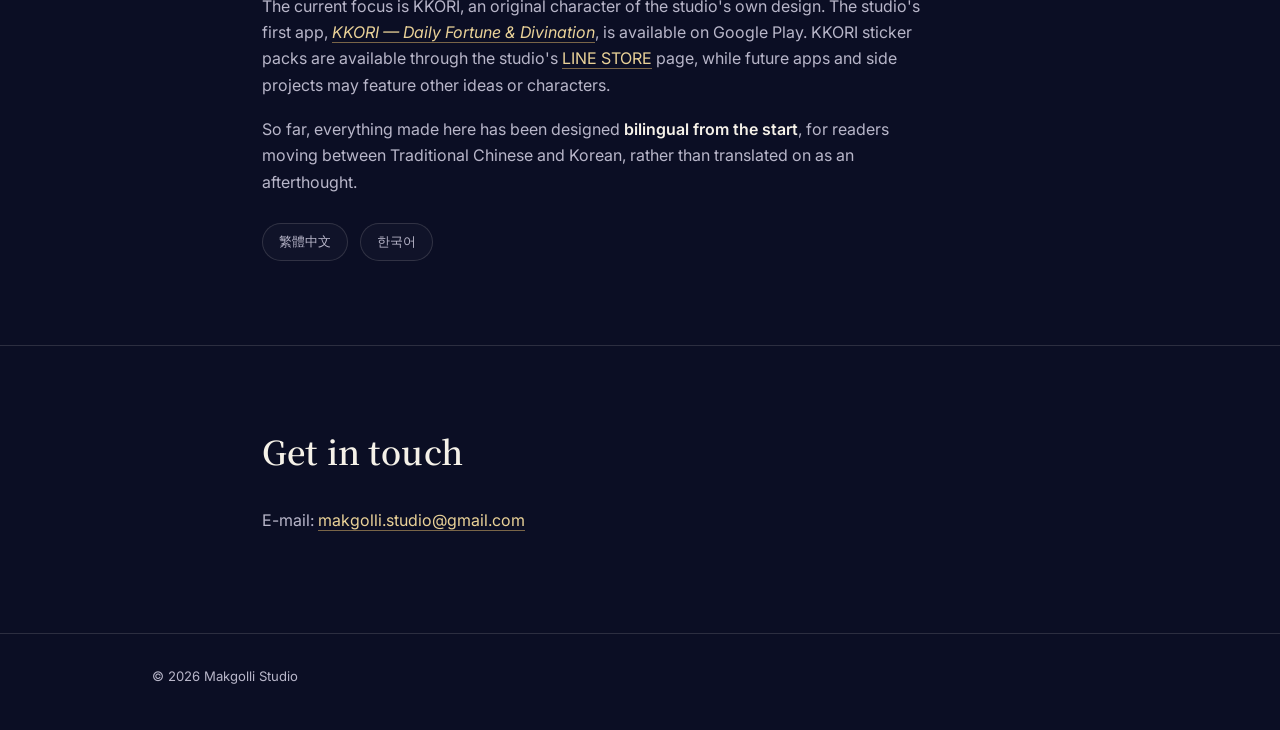
==== commit d31af37c: "Refine studio homepage hierarchy and mobile navigation" ====
--- a/index.html
+++ b/index.html
@@ -103,25 +103,25 @@
   }
 
   .hero{
-    padding: 88px 0 108px;
+    padding: 68px 0 84px;
   }
   .hero .wrap{
     display: grid;
-    grid-template-columns: 1.08fr 0.92fr;
-    align-items: center;
-    gap: 72px;
+    grid-template-columns: 1.12fr 0.88fr;
+    align-items: center;
+    gap: 48px;
   }
   .hero h1{
-    max-width: 14ch;
-    margin: 0 0 26px;
-    font-size: clamp(2.5rem, 5.4vw, 3.55rem);
-    line-height: 1.14;
+    max-width: 19ch;
+    margin: 0 0 24px;
+    font-size: clamp(2.4rem, 4.6vw, 3.1rem);
+    line-height: 1.18;
   }
   .hero p{
-    max-width: 51ch;
+    max-width: 53ch;
     margin: 0;
     color: var(--paper-dim);
-    font-size: 1.03rem;
+    font-size: 1rem;
   }
   .mascot-frame{
     justify-self: center;
@@ -295,16 +295,16 @@
     .wrap{ padding: 0 22px; }
     header{ padding-top: 24px; }
     nav ul{ gap: 18px; font-size: 0.82rem; }
-    .hero{ padding: 54px 0 76px; }
+    .hero{ padding: 48px 0 70px; }
     .hero .wrap{ grid-template-columns: 1fr; gap: 38px; }
-    .hero h1{ max-width: 16ch; }
-    .mascot-frame{ order: -1; width: 210px; }
+    .hero h1{ max-width: 19ch; font-size: clamp(2.05rem, 9vw, 2.65rem); }
+    .mascot-frame{ order: 0; width: 210px; }
     section{ padding: 64px 0; }
     .work-card{ grid-template-columns: 86px 1fr; gap: 22px; padding: 26px; }
   }
   @media (max-width: 500px){
-    header .wrap{ align-items: flex-start; }
-    nav ul{ gap: 13px; }
+    header .wrap{ flex-direction: column; align-items: flex-start; gap: 18px; }
+    nav ul{ gap: 24px; }
     .work-card{ grid-template-columns: 1fr; }
     .work-glyph{ width: 86px; }
   }
@@ -335,7 +335,7 @@
     <div class="wrap">
       <div>
         <h1>A one-person studio, building one small thing at a time.</h1>
-        <p>Makgolli Studio is home to KKORI, an original character appearing in sticker packs on <a href="https://store.line.me/stickershop/author/6618095" class="inline-link">LINE STORE</a> and in the studio's first app, <a href="kkori.html" class="inline-link"><em>KKORI &mdash; Daily Fortune &amp; Divination</em></a>. The bilingual divination app is available on Google Play. What comes next isn't tied to one product or one character &mdash; this is a studio built around whatever's worth making.</p>
+        <p>Meet KKORI, an original character from Makgolli Studio. You'll find KKORI in <a href="https://store.line.me/stickershop/author/6618095" class="inline-link">LINE sticker packs</a> and in our first bilingual app, <a href="kkori.html" class="inline-link"><em>KKORI &mdash; Daily Fortune &amp; Divination</em></a>, now available on Google Play. More ideas will follow.</p>
       </div>
       <div class="mascot-frame">
         <img src="assets/favicon.png" alt="KKORI, the studio's ring-tailed lemur mascot" width="256" height="256" loading="eager">
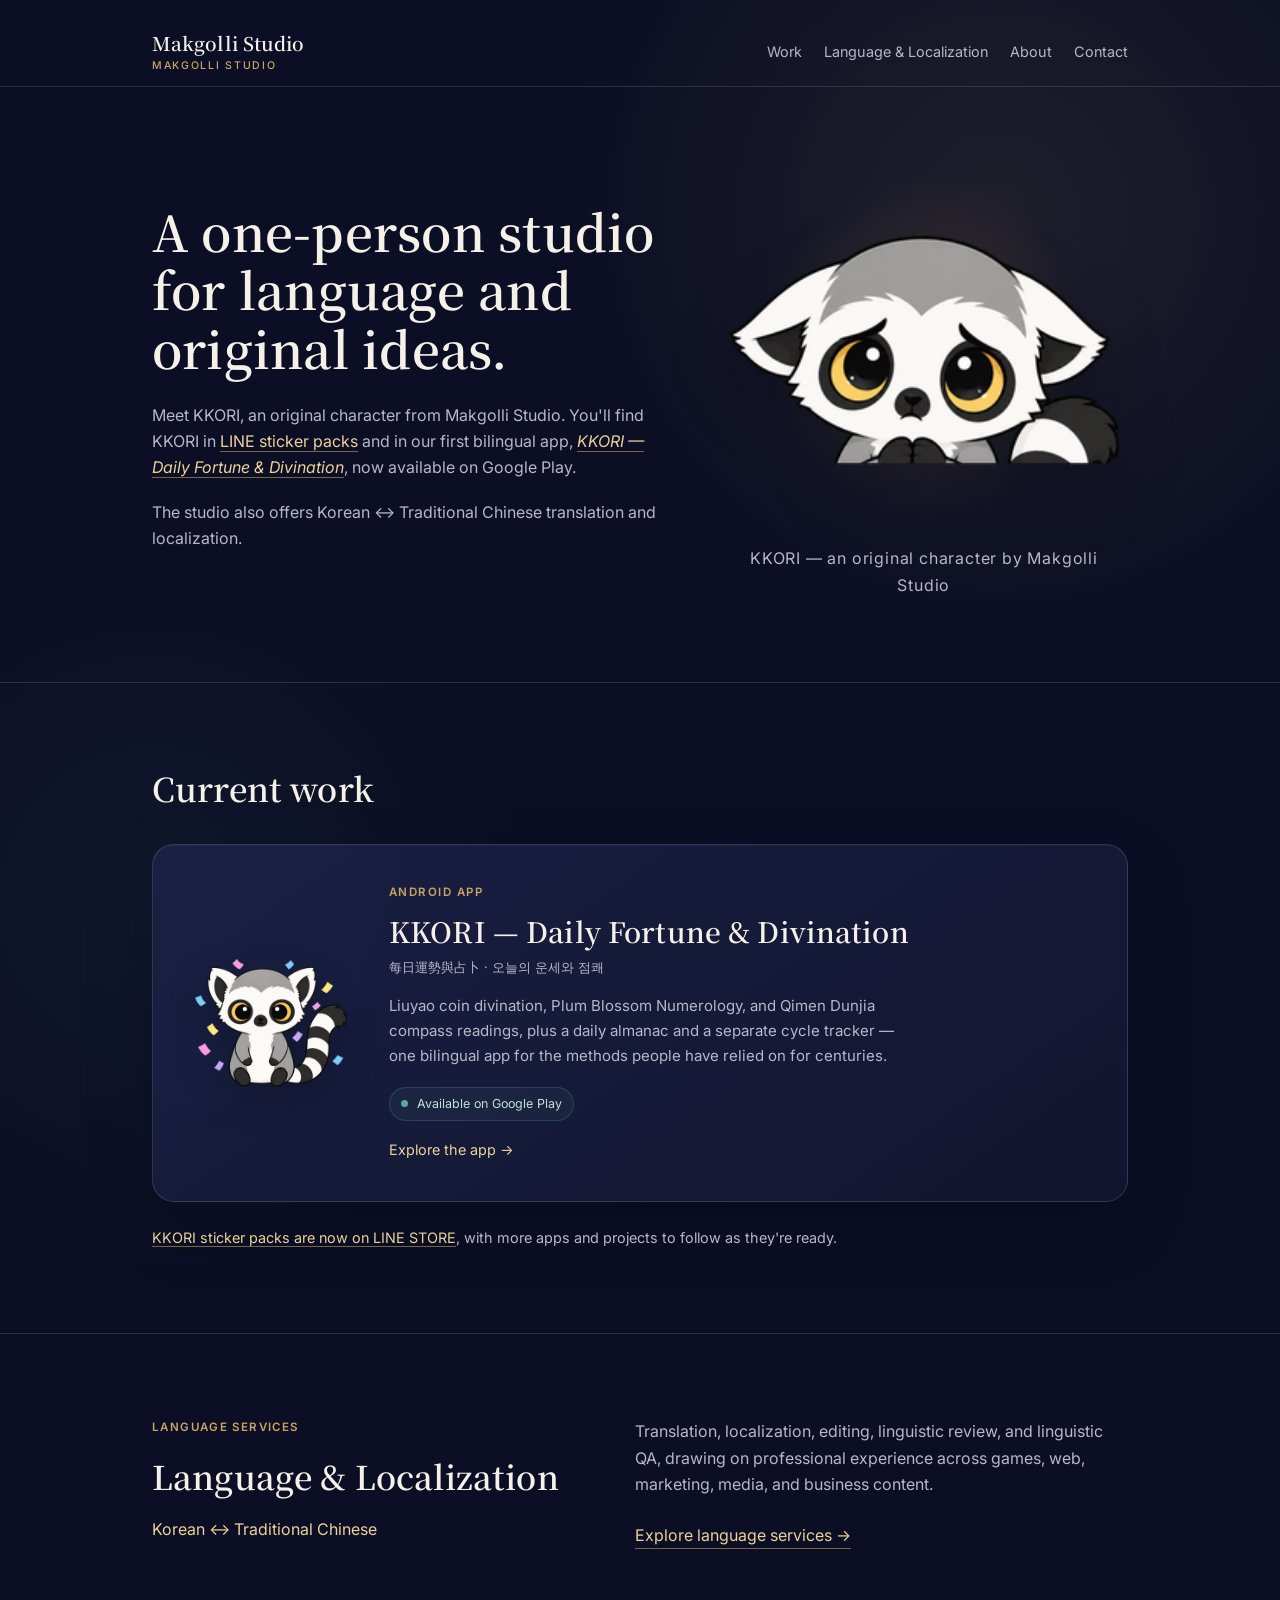
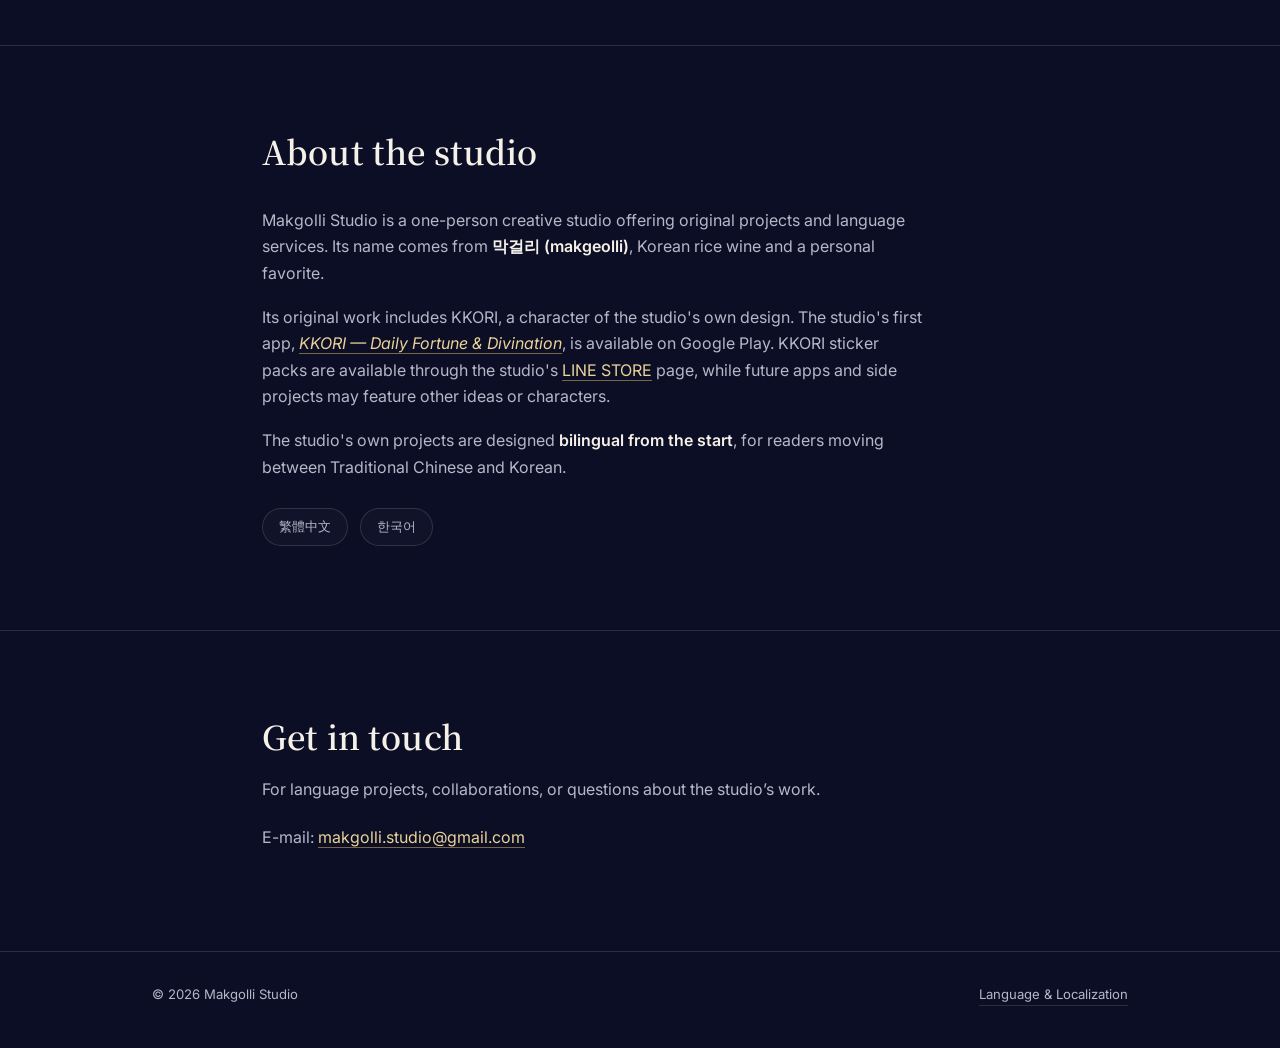
==== commit 80ae39e1: "Add Korean–Traditional Chinese language and localization services" ====
--- a/index.html
+++ b/index.html
@@ -5,7 +5,7 @@
 <meta charset="UTF-8">
 <meta name="viewport" content="width=device-width, initial-scale=1.0">
 <title>Makgolli Studio</title>
-<meta name="description" content="Makgolli Studio creates original character projects, including KKORI sticker packs and KKORI — Daily Fortune & Divination, its first bilingual Android app.">
+<meta name="description" content="Makgolli Studio creates original character projects, including KKORI sticker packs and KKORI — Daily Fortune & Divination, its first bilingual Android app. The studio also offers Korean ↔ Traditional Chinese translation and localization.">
 <link rel="preconnect" href="https://fonts.googleapis.com">
 <link rel="preconnect" href="https://fonts.gstatic.com" crossorigin>
 <link href="https://fonts.googleapis.com/css2?family=Noto+Serif+TC:wght@400;600;700&family=Inter:wght@400;500;600&display=swap" rel="stylesheet">
@@ -312,16 +312,40 @@
     *{ transition: none !important; scroll-behavior: auto !important; }
     .mascot-frame img{ animation: none !important; }
   }
+
+  .skip-link{ position: absolute; top: 8px; left: 22px; padding: 8px 14px; background: var(--paper); color: var(--ink); z-index: 10; transform: translateY(-160%); }
+  .skip-link:focus{ transform: translateY(0); }
+  a:focus-visible{ outline: 2px solid var(--brass-bright); outline-offset: 6px; }
+  nav ul{ flex-wrap: wrap; column-gap: 22px; row-gap: 14px; }
+  .section-label{ margin: 0 0 14px; color: var(--brass); font-size: .72rem; font-weight: 600; letter-spacing: .12em; text-transform: uppercase; }
+  .language-summary{ display: grid; grid-template-columns: 1fr 1.15fr; gap: 54px; align-items: start; }
+  .language-summary h2{ margin-bottom: 20px; }
+  .language-pair{ color: var(--brass-bright); font-size: 1rem; }
+  .language-summary p{ margin: 0 0 18px; }
+  .language-summary .summary-copy{ color: var(--paper-dim); }
+  .language-summary .summary-link{ display: inline-block; margin-top: 6px; }
+  .contact .contact-context{ margin: -16px 0 22px; }
+  .contact a{ overflow-wrap: anywhere; }
+  @media (max-width: 900px){
+    header .wrap{ flex-direction: column; align-items: flex-start; gap: 22px; }
+  }
+  @media (max-width: 760px){
+    .language-summary{ grid-template-columns: 1fr; gap: 20px; }
+    nav ul{ column-gap: 20px; row-gap: 14px; }
+  }
+
 </style>
 </head>
 <body>
+<a class="skip-link" href="#top">Skip to content</a>
 
 <header>
   <div class="wrap">
     <a class="brand" href="#top">Makgolli Studio<small>MAKGOLLI STUDIO</small></a>
-    <nav>
+    <nav aria-label="Main navigation">
       <ul>
         <li><a href="#work">Work</a></li>
+        <li><a href="language-localization.html">Language &amp; Localization</a></li>
         <li><a href="#about">About</a></li>
         <li><a href="#contact">Contact</a></li>
       </ul>
@@ -334,8 +358,9 @@
   <section class="hero">
     <div class="wrap">
       <div>
-        <h1>A one-person studio, building one small thing at a time.</h1>
-        <p>Meet KKORI, an original character from Makgolli Studio. You'll find KKORI in <a href="https://store.line.me/stickershop/author/6618095" class="inline-link">LINE sticker packs</a> and in our first bilingual app, <a href="kkori.html" class="inline-link"><em>KKORI &mdash; Daily Fortune &amp; Divination</em></a>, now available on Google Play. More ideas will follow.</p>
+        <h1>A one-person studio for language and original ideas.</h1>
+        <p>Meet KKORI, an original character from Makgolli Studio. You'll find KKORI in <a href="https://store.line.me/stickershop/author/6618095" class="inline-link">LINE sticker packs</a> and in our first bilingual app, <a href="kkori.html" class="inline-link"><em>KKORI &mdash; Daily Fortune &amp; Divination</em></a>, now available on Google Play.</p>
+        <p style="margin-top: 18px">The studio also offers Korean &harr; Traditional Chinese translation and localization.</p>
       </div>
       <div class="mascot-frame">
         <img src="assets/favicon.png" alt="KKORI, the studio's ring-tailed lemur mascot" width="256" height="256" loading="eager">
@@ -365,12 +390,26 @@
     </div>
   </section>
 
+  <section id="language" aria-labelledby="language-heading">
+    <div class="wrap language-summary">
+      <div>
+        <p class="section-label">Language services</p>
+        <h2 id="language-heading" class="eyebrow-free-heading">Language &amp; Localization</h2>
+        <p class="language-pair">Korean &harr; Traditional Chinese</p>
+      </div>
+      <div>
+        <p class="summary-copy">Translation, localization, editing, linguistic review, and linguistic QA, drawing on professional experience across games, web, marketing, media, and business content.</p>
+        <a class="inline-link summary-link" href="language-localization.html">Explore language services &rarr;</a>
+      </div>
+    </div>
+  </section>
+
   <section id="about" class="about">
     <div class="wrap">
       <h2 class="eyebrow-free-heading">About the studio</h2>
-      <p>Makgolli Studio is a one-person studio &mdash; a side project for an amateur creator working on this outside a day job, named after <strong>막걸리 (makgeolli)</strong>, Korean rice wine and a personal favorite.</p>
-      <p>The current focus is KKORI, an original character of the studio's own design. The studio's first app, <a href="kkori.html" class="inline-link"><em>KKORI &mdash; Daily Fortune &amp; Divination</em></a>, is available on Google Play. KKORI sticker packs are available through the studio's <a href="https://store.line.me/stickershop/author/6618095" class="inline-link">LINE STORE</a> page, while future apps and side projects may feature other ideas or characters.</p>
-      <p>So far, everything made here has been designed <strong>bilingual from the start</strong>, for readers moving between Traditional Chinese and Korean, rather than translated on as an afterthought.</p>
+      <p>Makgolli Studio is a one-person creative studio offering original projects and language services. Its name comes from <strong>막걸리 (makgeolli)</strong>, Korean rice wine and a personal favorite.</p>
+      <p>Its original work includes KKORI, a character of the studio's own design. The studio's first app, <a href="kkori.html" class="inline-link"><em>KKORI &mdash; Daily Fortune &amp; Divination</em></a>, is available on Google Play. KKORI sticker packs are available through the studio's <a href="https://store.line.me/stickershop/author/6618095" class="inline-link">LINE STORE</a> page, while future apps and side projects may feature other ideas or characters.</p>
+      <p>The studio's own projects are designed <strong>bilingual from the start</strong>, for readers moving between Traditional Chinese and Korean.</p>
       <div class="languages">
         <span class="lang-pill">繁體中文</span>
         <span class="lang-pill">한국어</span>
@@ -381,6 +420,7 @@
   <section id="contact" class="contact">
     <div class="wrap">
       <h2 class="eyebrow-free-heading">Get in touch</h2>
+      <p class="contact-context">For language projects, collaborations, or questions about the studio’s work.</p>
       <p>E-mail: <a href="mailto:makgolli.studio@gmail.com" class="inline-link">makgolli.studio@gmail.com</a></p>
     </div>
   </section>
@@ -390,6 +430,7 @@
 <footer>
   <div class="wrap">
     <span>&copy; 2026 Makgolli Studio</span>
+    <a href="language-localization.html">Language &amp; Localization</a>
   </div>
 </footer>
 
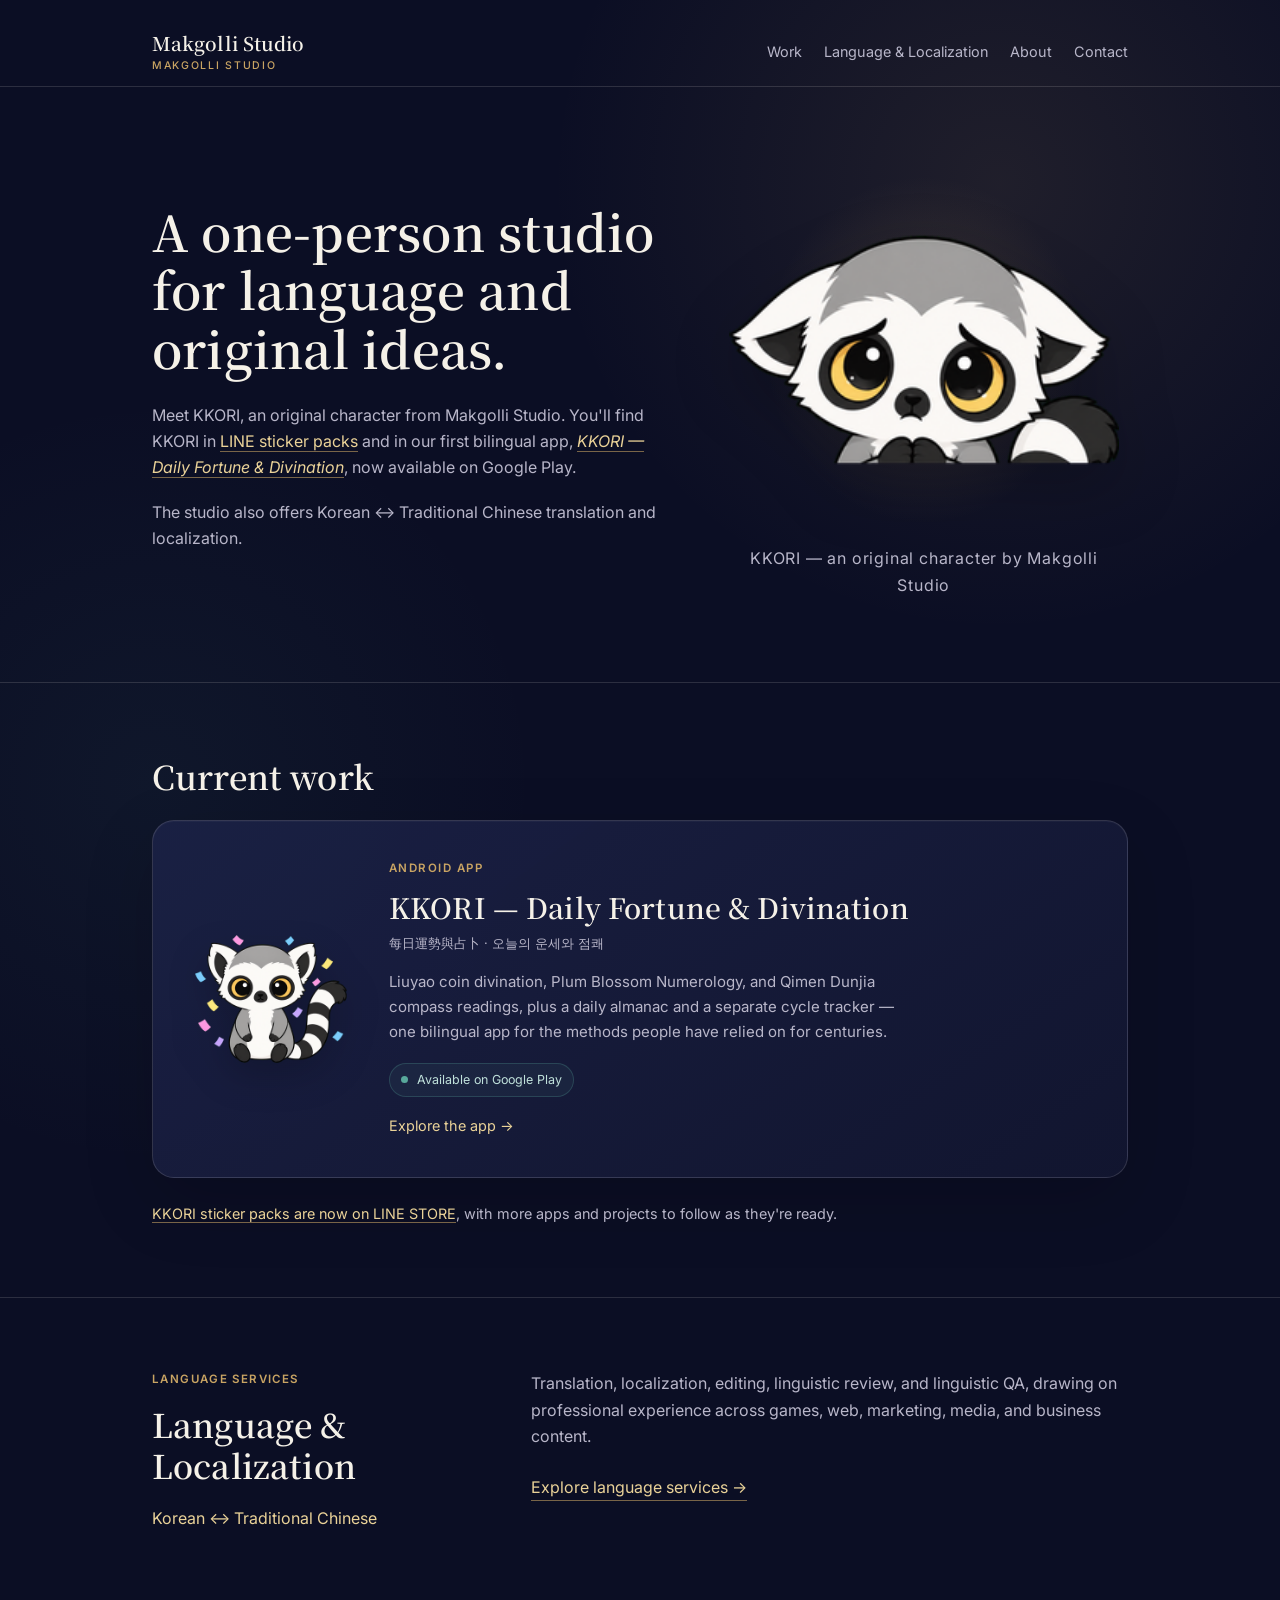
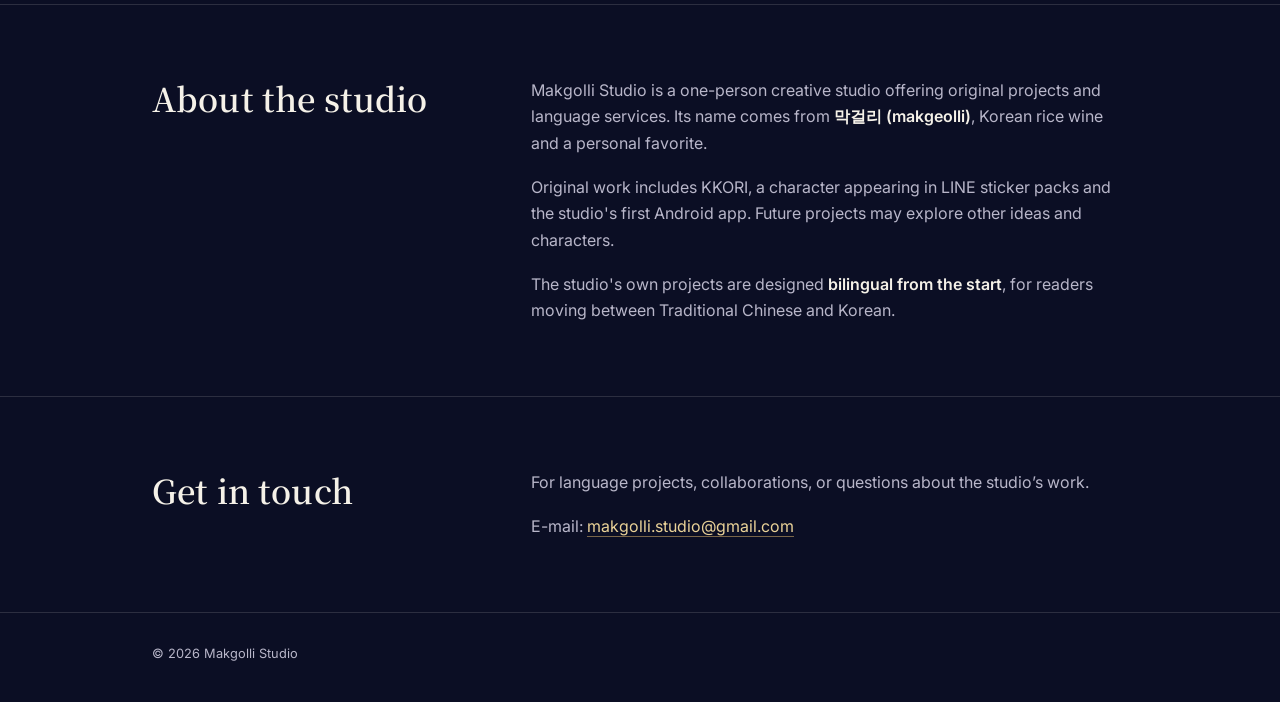
==== commit 1a65b4a1: "Unify studio navigation and styles, simplify page footers" ====
--- a/index.html
+++ b/index.html
@@ -8,100 +8,10 @@
 <meta name="description" content="Makgolli Studio creates original character projects, including KKORI sticker packs and KKORI — Daily Fortune & Divination, its first bilingual Android app. The studio also offers Korean ↔ Traditional Chinese translation and localization.">
 <link rel="preconnect" href="https://fonts.googleapis.com">
 <link rel="preconnect" href="https://fonts.gstatic.com" crossorigin>
-<link href="https://fonts.googleapis.com/css2?family=Noto+Serif+TC:wght@400;600;700&family=Inter:wght@400;500;600&display=swap" rel="stylesheet">
+<link href="https://fonts.googleapis.com/css2?family=Noto+Serif+TC:wght@400;600;700&amp;family=Inter:wght@400;500;600&amp;display=swap" rel="stylesheet">
 <link rel="icon" type="image/png" href="assets/favicon.png">
+<link rel="stylesheet" href="assets/studio.css">
 <style>
-  :root{
-    --ink: #0b0e24;
-    --ink-soft: #151a37;
-    --ink-raised: #1b2145;
-    --ink-line: rgba(243,239,230,0.14);
-    --paper: #f5f1e8;
-    --paper-dim: #b8b6c9;
-    --brass: #c9a463;
-    --brass-bright: #ead298;
-    --teal: #58a89b;
-    --max: 1040px;
-  }
-
-  *{ box-sizing: border-box; }
-  html{ scroll-behavior: smooth; }
-  body{
-    margin: 0;
-    background:
-      radial-gradient(circle at 78% 8%, rgba(201,164,99,0.11), transparent 28rem),
-      radial-gradient(circle at 12% 34%, rgba(88,168,155,0.06), transparent 24rem),
-      var(--ink);
-    color: var(--paper);
-    font-family: 'Inter', -apple-system, sans-serif;
-    font-size: 16px;
-    line-height: 1.65;
-    -webkit-font-smoothing: antialiased;
-  }
-  h1, h2, h3, .brand{
-    font-family: 'Noto Serif TC', serif;
-    font-weight: 600;
-    letter-spacing: 0.005em;
-  }
-  a{ color: inherit; }
-  .wrap{
-    width: min(100%, var(--max));
-    margin: 0 auto;
-    padding: 0 32px;
-  }
-
-  header{ padding: 32px 0 14px; }
-  header .wrap{
-    display: flex;
-    align-items: center;
-    justify-content: space-between;
-    gap: 24px;
-  }
-  .brand{
-    font-size: 1.18rem;
-    line-height: 1.2;
-    text-decoration: none;
-    color: var(--paper);
-  }
-  .brand small{
-    display: block;
-    margin-top: 5px;
-    color: var(--brass);
-    font-family: 'Inter', sans-serif;
-    font-size: 0.66rem;
-    font-weight: 500;
-    letter-spacing: 0.16em;
-  }
-  nav ul{
-    display: flex;
-    gap: 30px;
-    margin: 0;
-    padding: 0;
-    list-style: none;
-    font-size: 0.9rem;
-  }
-  nav a{
-    color: var(--paper-dim);
-    text-decoration: none;
-    border-bottom: 1px solid transparent;
-    padding-bottom: 4px;
-    transition: color 0.2s ease, border-color 0.2s ease;
-  }
-  nav a:hover, nav a:focus-visible{
-    color: var(--brass-bright);
-    border-color: var(--brass);
-  }
-  .inline-link{
-    color: var(--brass-bright);
-    text-decoration: none;
-    border-bottom: 1px solid rgba(201,164,99,0.58);
-    transition: color 0.2s ease, border-color 0.2s ease;
-  }
-  .inline-link:hover, .inline-link:focus-visible{
-    color: var(--paper);
-    border-color: var(--paper);
-  }
-
   .hero{
     padding: 68px 0 84px;
   }
@@ -114,8 +24,6 @@
   .hero h1{
     max-width: 19ch;
     margin: 0 0 24px;
-    font-size: clamp(2.4rem, 4.6vw, 3.1rem);
-    line-height: 1.18;
   }
   .hero p{
     max-width: 53ch;
@@ -158,16 +66,6 @@
   @keyframes mascot-breathe{
     0%, 100% { transform: translateY(0); }
     50% { transform: translateY(-5px); }
-  }
-
-  section{
-    padding: 84px 0;
-    border-top: 1px solid var(--ink-line);
-  }
-  .eyebrow-free-heading{
-    margin: 0 0 36px;
-    font-size: clamp(1.65rem, 3vw, 2.05rem);
-    line-height: 1.25;
   }
 
   .work-card{
@@ -248,7 +146,6 @@
     font-size: 0.9rem;
   }
 
-  .about .wrap, .contact .wrap{ max-width: 820px; }
   .about p, .contact p{
     max-width: 66ch;
     color: var(--paper-dim);
@@ -256,82 +153,24 @@
   }
   .about p + p{ margin-top: 18px; }
   .about strong{ color: var(--paper); font-weight: 600; }
-  .languages{
-    display: flex;
-    gap: 12px;
-    margin-top: 28px;
-    flex-wrap: wrap;
-  }
-  .lang-pill{
-    padding: 7px 16px;
-    color: var(--paper-dim);
-    border: 1px solid var(--ink-line);
-    border-radius: 999px;
-    background: rgba(255,255,255,0.025);
-    font-size: 0.82rem;
-  }
-
-  footer{
-    padding: 32px 0 42px;
-    border-top: 1px solid var(--ink-line);
-  }
-  footer .wrap{
-    display: flex;
-    justify-content: space-between;
-    align-items: center;
-    flex-wrap: wrap;
-    gap: 12px;
-    color: var(--paper-dim);
-    font-size: 0.82rem;
-  }
-  footer a{
-    color: var(--paper-dim);
-    text-decoration: none;
-    border-bottom: 1px solid var(--ink-line);
-  }
-  footer a:hover{ color: var(--brass-bright); border-color: var(--brass); }
-
+
+  .hero p + p{ margin-top: 18px; }
+  .language-summary h2{ margin-bottom: 20px; }
+  .language-pair{ margin: 0; color: var(--brass-bright); font-size: 1rem; }
+  .summary-copy{ color: var(--paper-dim); margin: 0 0 18px; }
+  .summary-link{ display: inline-block; margin-top: 6px; }
+  .about p, .contact p{ margin: 0 0 18px; }
+  .about p:last-child, .contact p:last-child{ margin-bottom: 0; }
+  .contact a{ overflow-wrap: anywhere; }
   @media (max-width: 760px){
-    .wrap{ padding: 0 22px; }
-    header{ padding-top: 24px; }
-    nav ul{ gap: 18px; font-size: 0.82rem; }
-    .hero{ padding: 48px 0 70px; }
+    .hero{ padding: 48px 0 64px; }
     .hero .wrap{ grid-template-columns: 1fr; gap: 38px; }
-    .hero h1{ max-width: 19ch; font-size: clamp(2.05rem, 9vw, 2.65rem); }
-    .mascot-frame{ order: 0; width: 210px; }
-    section{ padding: 64px 0; }
+    .mascot-frame{ width: 210px; }
     .work-card{ grid-template-columns: 86px 1fr; gap: 22px; padding: 26px; }
   }
   @media (max-width: 500px){
-    header .wrap{ flex-direction: column; align-items: flex-start; gap: 18px; }
-    nav ul{ gap: 24px; }
     .work-card{ grid-template-columns: 1fr; }
     .work-glyph{ width: 86px; }
-  }
-  @media (prefers-reduced-motion: reduce){
-    *{ transition: none !important; scroll-behavior: auto !important; }
-    .mascot-frame img{ animation: none !important; }
-  }
-
-  .skip-link{ position: absolute; top: 8px; left: 22px; padding: 8px 14px; background: var(--paper); color: var(--ink); z-index: 10; transform: translateY(-160%); }
-  .skip-link:focus{ transform: translateY(0); }
-  a:focus-visible{ outline: 2px solid var(--brass-bright); outline-offset: 6px; }
-  nav ul{ flex-wrap: wrap; column-gap: 22px; row-gap: 14px; }
-  .section-label{ margin: 0 0 14px; color: var(--brass); font-size: .72rem; font-weight: 600; letter-spacing: .12em; text-transform: uppercase; }
-  .language-summary{ display: grid; grid-template-columns: 1fr 1.15fr; gap: 54px; align-items: start; }
-  .language-summary h2{ margin-bottom: 20px; }
-  .language-pair{ color: var(--brass-bright); font-size: 1rem; }
-  .language-summary p{ margin: 0 0 18px; }
-  .language-summary .summary-copy{ color: var(--paper-dim); }
-  .language-summary .summary-link{ display: inline-block; margin-top: 6px; }
-  .contact .contact-context{ margin: -16px 0 22px; }
-  .contact a{ overflow-wrap: anywhere; }
-  @media (max-width: 900px){
-    header .wrap{ flex-direction: column; align-items: flex-start; gap: 22px; }
-  }
-  @media (max-width: 760px){
-    .language-summary{ grid-template-columns: 1fr; gap: 20px; }
-    nav ul{ column-gap: 20px; row-gap: 14px; }
   }
 
 </style>
@@ -341,8 +180,8 @@
 
 <header>
   <div class="wrap">
-    <a class="brand" href="#top">Makgolli Studio<small>MAKGOLLI STUDIO</small></a>
-    <nav aria-label="Main navigation">
+    <a class="brand" href="index.html">Makgolli Studio<small>MAKGOLLI STUDIO</small></a>
+    <nav class="site-nav" aria-label="Main navigation">
       <ul>
         <li><a href="#work">Work</a></li>
         <li><a href="language-localization.html">Language &amp; Localization</a></li>
@@ -358,9 +197,9 @@
   <section class="hero">
     <div class="wrap">
       <div>
-        <h1>A one-person studio for language and original ideas.</h1>
+        <h1 class="page-title">A one-person studio for language and original ideas.</h1>
         <p>Meet KKORI, an original character from Makgolli Studio. You'll find KKORI in <a href="https://store.line.me/stickershop/author/6618095" class="inline-link">LINE sticker packs</a> and in our first bilingual app, <a href="kkori.html" class="inline-link"><em>KKORI &mdash; Daily Fortune &amp; Divination</em></a>, now available on Google Play.</p>
-        <p style="margin-top: 18px">The studio also offers Korean &harr; Traditional Chinese translation and localization.</p>
+        <p>The studio also offers Korean &harr; Traditional Chinese translation and localization.</p>
       </div>
       <div class="mascot-frame">
         <img src="assets/favicon.png" alt="KKORI, the studio's ring-tailed lemur mascot" width="256" height="256" loading="eager">
@@ -391,7 +230,7 @@
   </section>
 
   <section id="language" aria-labelledby="language-heading">
-    <div class="wrap language-summary">
+    <div class="wrap section-layout language-summary">
       <div>
         <p class="section-label">Language services</p>
         <h2 id="language-heading" class="eyebrow-free-heading">Language &amp; Localization</h2>
@@ -405,23 +244,23 @@
   </section>
 
   <section id="about" class="about">
-    <div class="wrap">
+    <div class="wrap section-layout">
       <h2 class="eyebrow-free-heading">About the studio</h2>
-      <p>Makgolli Studio is a one-person creative studio offering original projects and language services. Its name comes from <strong>막걸리 (makgeolli)</strong>, Korean rice wine and a personal favorite.</p>
-      <p>Its original work includes KKORI, a character of the studio's own design. The studio's first app, <a href="kkori.html" class="inline-link"><em>KKORI &mdash; Daily Fortune &amp; Divination</em></a>, is available on Google Play. KKORI sticker packs are available through the studio's <a href="https://store.line.me/stickershop/author/6618095" class="inline-link">LINE STORE</a> page, while future apps and side projects may feature other ideas or characters.</p>
-      <p>The studio's own projects are designed <strong>bilingual from the start</strong>, for readers moving between Traditional Chinese and Korean.</p>
-      <div class="languages">
-        <span class="lang-pill">繁體中文</span>
-        <span class="lang-pill">한국어</span>
+      <div>
+        <p>Makgolli Studio is a one-person creative studio offering original projects and language services. Its name comes from <strong>막걸리 (makgeolli)</strong>, Korean rice wine and a personal favorite.</p>
+        <p>Original work includes KKORI, a character appearing in LINE sticker packs and the studio's first Android app. Future projects may explore other ideas and characters.</p>
+        <p>The studio's own projects are designed <strong>bilingual from the start</strong>, for readers moving between Traditional Chinese and Korean.</p>
       </div>
     </div>
   </section>
 
   <section id="contact" class="contact">
-    <div class="wrap">
+    <div class="wrap section-layout">
       <h2 class="eyebrow-free-heading">Get in touch</h2>
-      <p class="contact-context">For language projects, collaborations, or questions about the studio’s work.</p>
-      <p>E-mail: <a href="mailto:makgolli.studio@gmail.com" class="inline-link">makgolli.studio@gmail.com</a></p>
+      <div>
+        <p class="contact-context">For language projects, collaborations, or questions about the studio’s work.</p>
+        <p>E-mail: <a href="mailto:makgolli.studio@gmail.com" class="inline-link">makgolli.studio@gmail.com</a></p>
+      </div>
     </div>
   </section>
 
@@ -430,7 +269,6 @@
 <footer>
   <div class="wrap">
     <span>&copy; 2026 Makgolli Studio</span>
-    <a href="language-localization.html">Language &amp; Localization</a>
   </div>
 </footer>
 
--- a/assets/studio.css
+++ b/assets/studio.css
@@ -0,0 +1,65 @@
+:root {
+  --ink: #0b0e24;
+  --ink-soft: #151a37;
+  --ink-raised: #1b2145;
+  --ink-line: rgba(243,239,230,.14);
+  --paper: #f5f1e8;
+  --paper-dim: #b8b6c9;
+  --brass: #c9a463;
+  --brass-bright: #ead298;
+  --teal: #58a89b;
+  --plum: #9b668a;
+  --max: 1040px;
+}
+* { box-sizing: border-box; }
+html { scroll-behavior: smooth; }
+body {
+  margin: 0;
+  background: radial-gradient(circle at 78% 8%, rgba(201,164,99,.11), transparent 28rem), radial-gradient(circle at 12% 34%, rgba(88,168,155,.06), transparent 24rem), var(--ink);
+  color: var(--paper);
+  font-family: 'Inter', -apple-system, sans-serif;
+  font-size: 16px;
+  line-height: 1.65;
+  -webkit-font-smoothing: antialiased;
+}
+h1, h2, h3, .brand { font-family: 'Noto Serif TC', serif; font-weight: 600; letter-spacing: .005em; }
+a { color: inherit; }
+a:focus-visible { outline: 2px solid var(--brass-bright); outline-offset: 6px; }
+.wrap { width: min(100%, var(--max)); margin: 0 auto; padding: 0 32px; }
+header { padding: 32px 0 14px; }
+header .wrap { display: flex; align-items: center; justify-content: space-between; gap: 24px; }
+.brand { font-size: 1.18rem; line-height: 1.2; text-decoration: none; color: var(--paper); flex-shrink: 0; }
+.brand small { display: block; margin-top: 5px; color: var(--brass); font-family: 'Inter', sans-serif; font-size: .66rem; font-weight: 500; letter-spacing: .16em; }
+.site-nav ul { display: flex; flex-wrap: wrap; gap: 14px 22px; margin: 0; padding: 0; list-style: none; font-size: .9rem; }
+.site-nav a { display: inline-block; color: var(--paper-dim); text-decoration: none; border-bottom: 1px solid transparent; padding: 5px 0; transition: color .2s ease, border-color .2s ease; }
+.site-nav a:hover, .site-nav a:focus-visible, .site-nav a[aria-current="page"] { color: var(--brass-bright); border-color: var(--brass); }
+.inline-link { color: var(--brass-bright); text-decoration: none; border-bottom: 1px solid rgba(201,164,99,.58); transition: color .2s ease, border-color .2s ease; }
+.inline-link:hover, .inline-link:focus-visible { color: var(--paper); border-color: var(--paper); }
+.skip-link { position: absolute; top: 8px; left: 22px; padding: 8px 14px; background: var(--paper); color: var(--ink); z-index: 10; transform: translateY(-160%); }
+.skip-link:focus { transform: translateY(0); }
+section { padding: 72px 0; border-top: 1px solid var(--ink-line); }
+.page-title { font-size: clamp(2.35rem, 4.4vw, 3.1rem); line-height: 1.18; }
+.eyebrow-free-heading { margin: 0 0 24px; font-size: clamp(1.65rem, 3vw, 2.05rem); line-height: 1.25; }
+.section-label { margin: 0 0 14px; color: var(--brass); font-size: .72rem; font-weight: 600; letter-spacing: .12em; text-transform: uppercase; }
+.section-layout { display: grid; grid-template-columns: .75fr 1.35fr; gap: 48px; align-items: start; }
+.section-layout > * { min-width: 0; }
+.button { display: inline-flex; align-items: center; justify-content: center; gap: 9px; min-height: 44px; max-width: 100%; padding: 11px 20px; border: 1px solid var(--brass); border-radius: 999px; font-size: .88rem; line-height: 1.5; text-decoration: none; transition: color .2s ease, background .2s ease, border-color .2s ease; }
+.button-primary { color: var(--ink); background: var(--brass); font-weight: 600; }
+.button-primary:hover, .button-primary:focus-visible { color: var(--ink); background: var(--brass-bright); border-color: var(--brass-bright); }
+.button-secondary { color: var(--brass-bright); background: transparent; border-color: rgba(201,164,99,.55); }
+.button-secondary:hover, .button-secondary:focus-visible { color: var(--paper); border-color: var(--paper); }
+footer { padding: 30px 0 38px; border-top: 1px solid var(--ink-line); }
+footer .wrap { display: flex; justify-content: space-between; align-items: baseline; flex-wrap: wrap; gap: 16px 24px; color: var(--paper-dim); font-size: .8rem; }
+.footer-links { display: flex; flex-wrap: wrap; gap: 12px 20px; }
+footer a { color: var(--paper-dim); text-decoration: none; border-bottom: 1px solid var(--ink-line); }
+footer a:hover, footer a:focus-visible { color: var(--brass-bright); border-color: var(--brass); }
+@media (max-width: 900px) { header .wrap { flex-direction: column; align-items: flex-start; gap: 18px; } }
+@media (max-width: 760px) {
+  .wrap { padding: 0 22px; }
+  header { padding-top: 24px; }
+  .site-nav ul { gap: 12px 20px; font-size: .82rem; }
+  section { padding: 56px 0; }
+  .page-title { font-size: clamp(2.05rem, 8vw, 2.65rem); }
+  .section-layout { grid-template-columns: 1fr; gap: 24px; }
+}
+@media (prefers-reduced-motion: reduce) { * { transition: none !important; animation: none !important; scroll-behavior: auto !important; } }
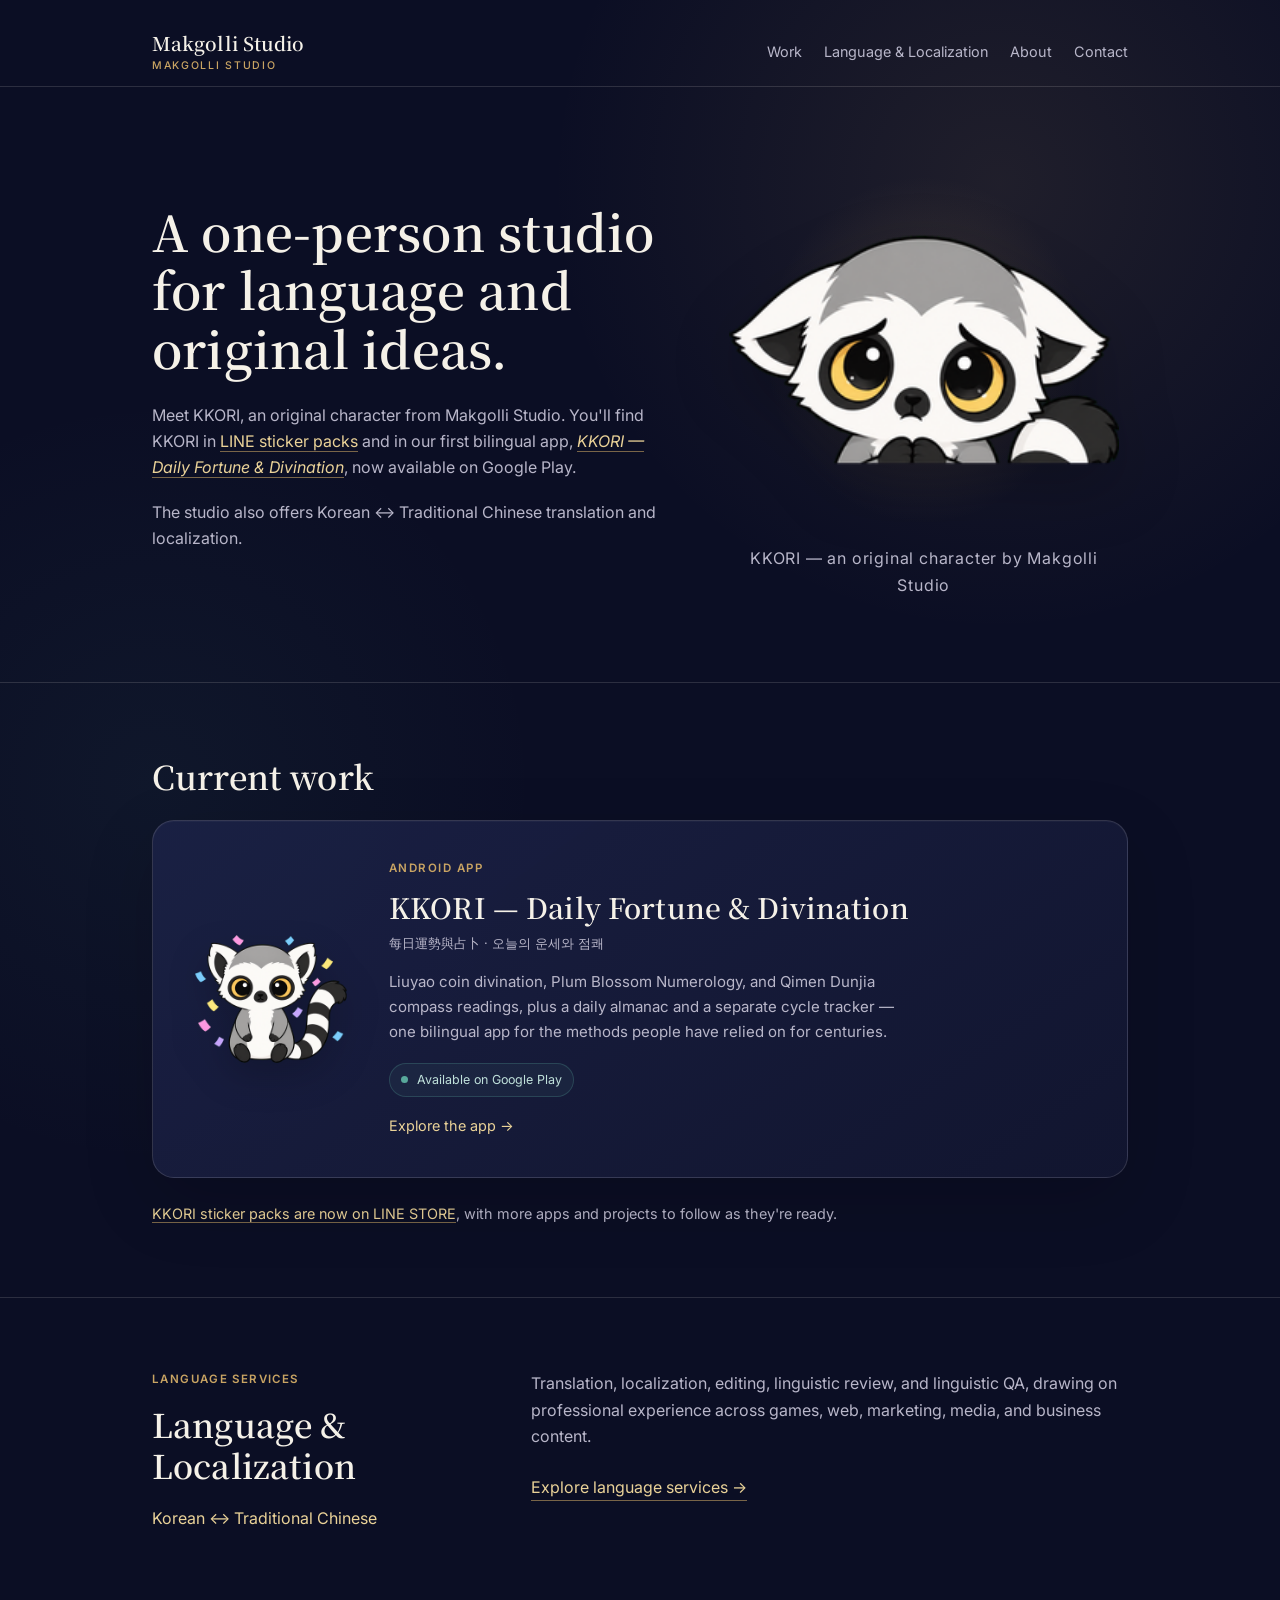
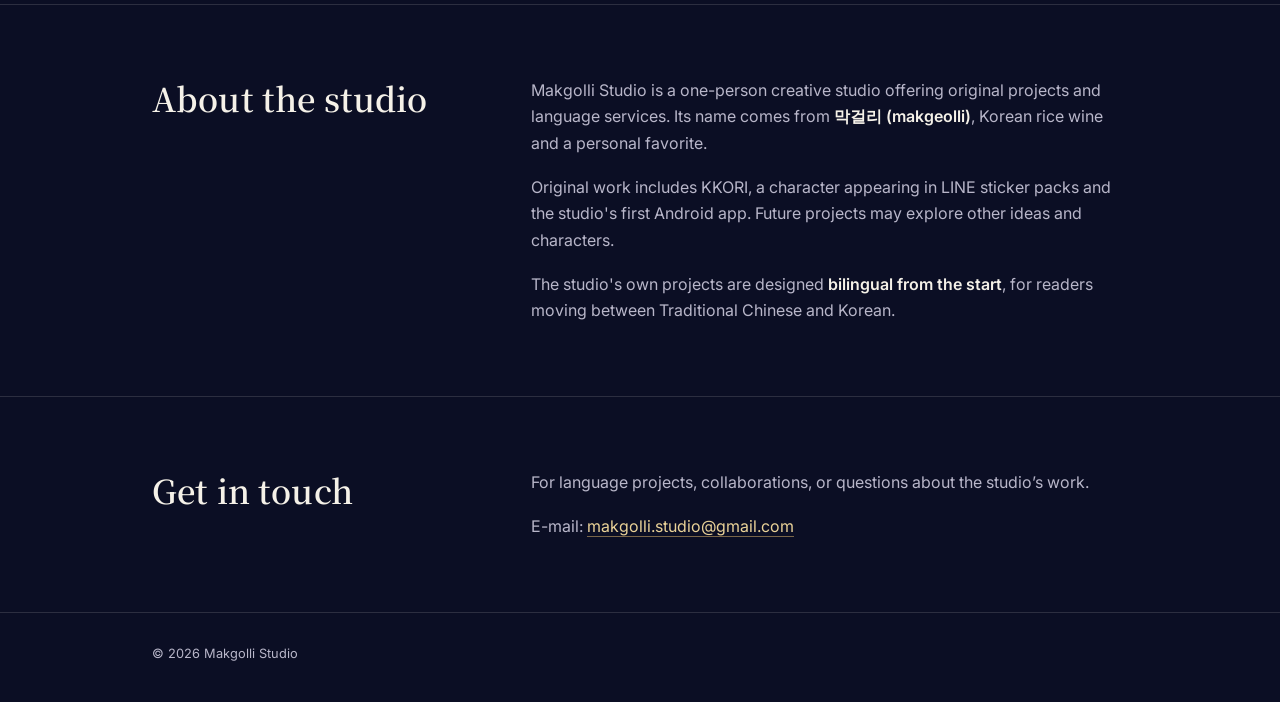
==== commit 74a8af94: "Add subtle studio interactions with reduced-motion support" ====
--- a/index.html
+++ b/index.html
@@ -174,6 +174,8 @@
   }
 
 </style>
+<link rel="stylesheet" href="assets/studio-interactions.css">
+<script src="assets/studio-interactions.js" defer></script>
 </head>
 <body>
 <a class="skip-link" href="#top">Skip to content</a>
--- a/assets/studio-interactions.css
+++ b/assets/studio-interactions.css
@@ -0,0 +1,42 @@
+/* Small accents shared by the studio pages. Content stays visible without JS. */
+.site-nav a { position: relative; border-bottom-color: transparent !important; }
+.site-nav a::after {
+  content: ""; position: absolute; inset: auto 0 0; height: 1px;
+  background: var(--brass); transform: scaleX(0); transform-origin: left;
+  transition: transform .22s ease;
+}
+.site-nav a:hover::after, .site-nav a:focus-visible::after,
+.site-nav a[aria-current="page"]::after { transform: scaleX(1); }
+.button {
+  transition: color .2s ease, background .2s ease, border-color .2s ease,
+    transform .2s ease, box-shadow .2s ease;
+}
+.button:hover, .button:focus-visible {
+  transform: translateY(-2px); box-shadow: 0 8px 24px rgba(201,164,99,.15);
+}
+.button:active { transform: translateY(0); }
+.work-card, .feature { position: relative; isolation: isolate; }
+.work-card::before, .feature::before {
+  content: ""; position: absolute; inset: 0; border-radius: inherit;
+  z-index: -1; pointer-events: none; opacity: 0;
+  background: radial-gradient(240px circle at var(--accent-x, 50%) var(--accent-y, 50%), rgba(201,164,99,.12), transparent 72%);
+  transition: opacity .25s ease;
+}
+.work-card:hover::before, .work-card:focus-visible::before,
+.feature:hover::before { opacity: 1; }
+.mascot-frame img {
+  rotate: var(--mascot-lean, 0deg); transform-origin: 50% 80%;
+  transition: rotate .3s ease;
+}
+/* These three characters keep their common baseline even on hover. */
+.look-item:hover .look-image { transform: none; }
+.look-image { transition: filter .25s ease; }
+.look-item:hover .look-image { filter: drop-shadow(0 14px 22px rgba(201,164,99,.18)); }
+@media (hover: none) {
+  .button:hover, .work-card:hover, .feature:hover { transform: none; box-shadow: none; }
+  .work-card:hover::before, .feature:hover::before { opacity: 0; }
+}
+@media (prefers-reduced-motion: reduce) {
+  .button:hover, .button:focus-visible, .work-card:hover, .feature:hover { transform: none; }
+  .mascot-frame img { rotate: none; }
+}
